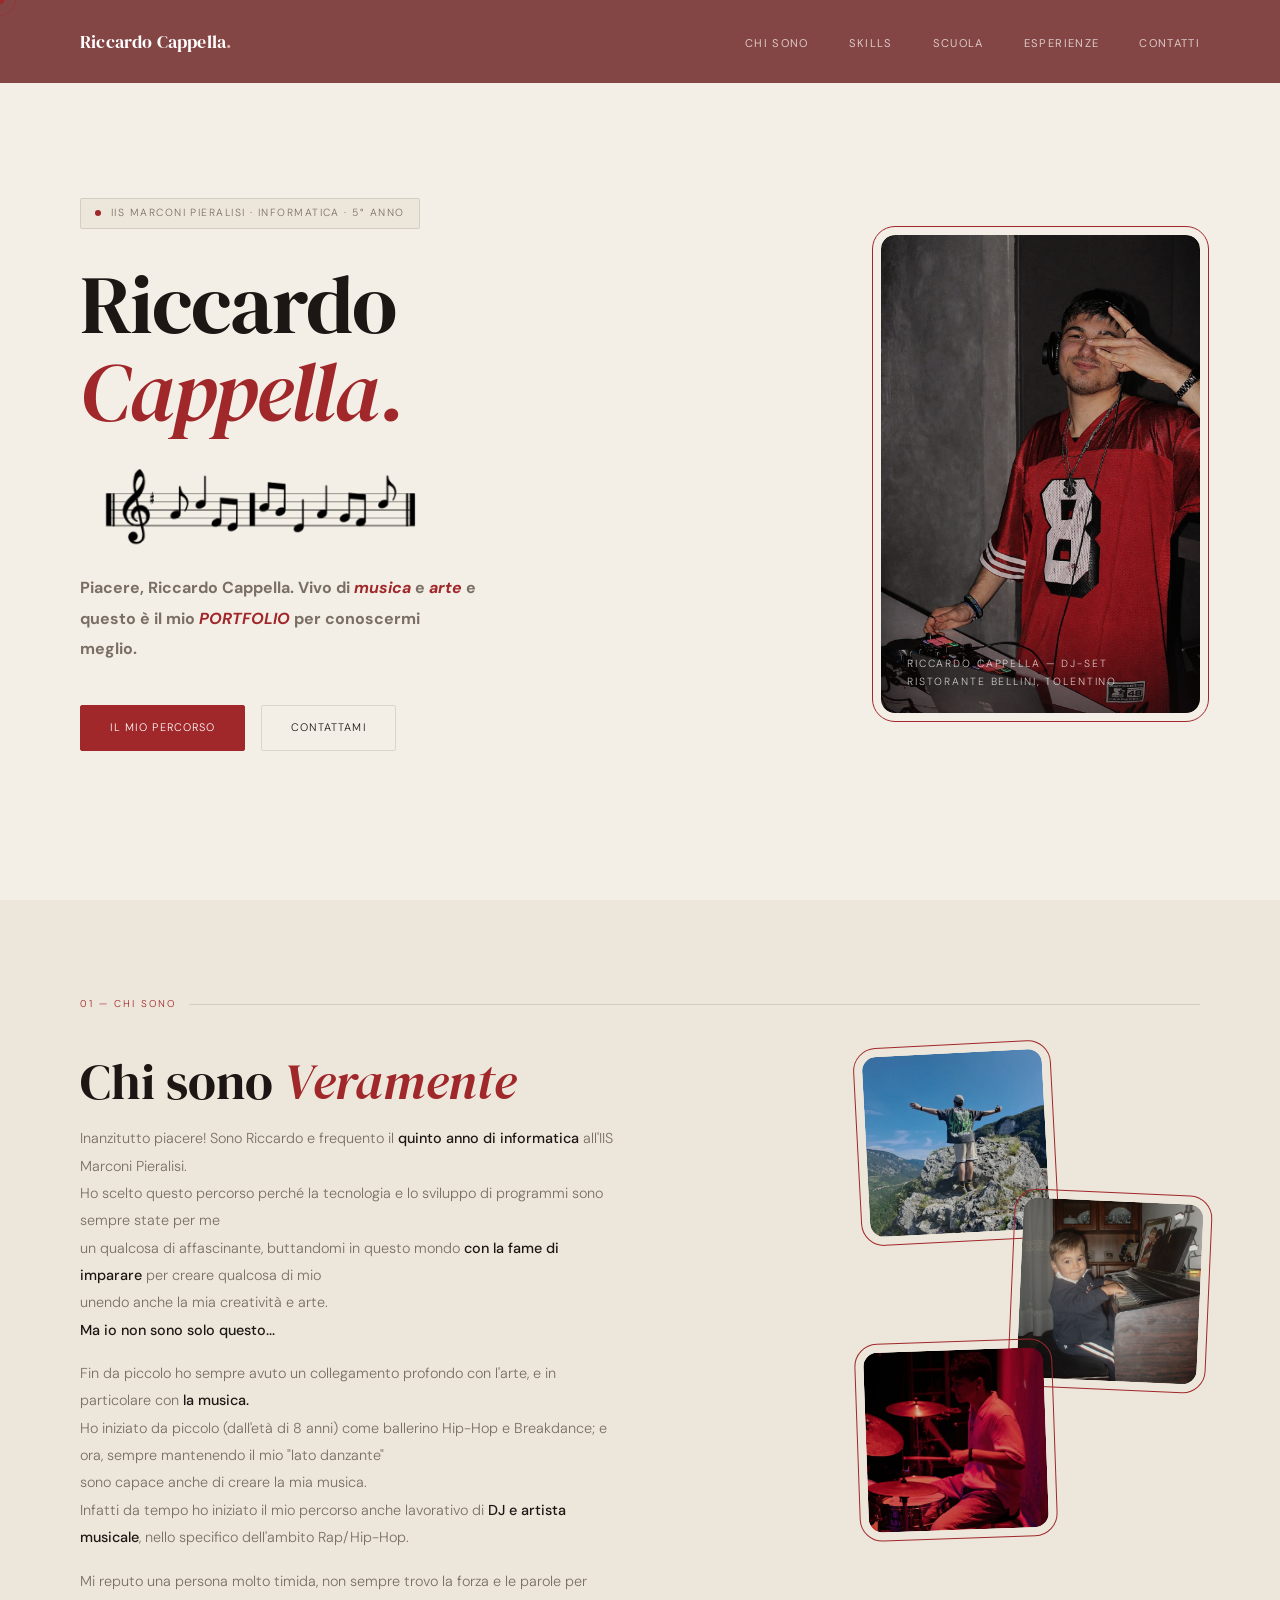
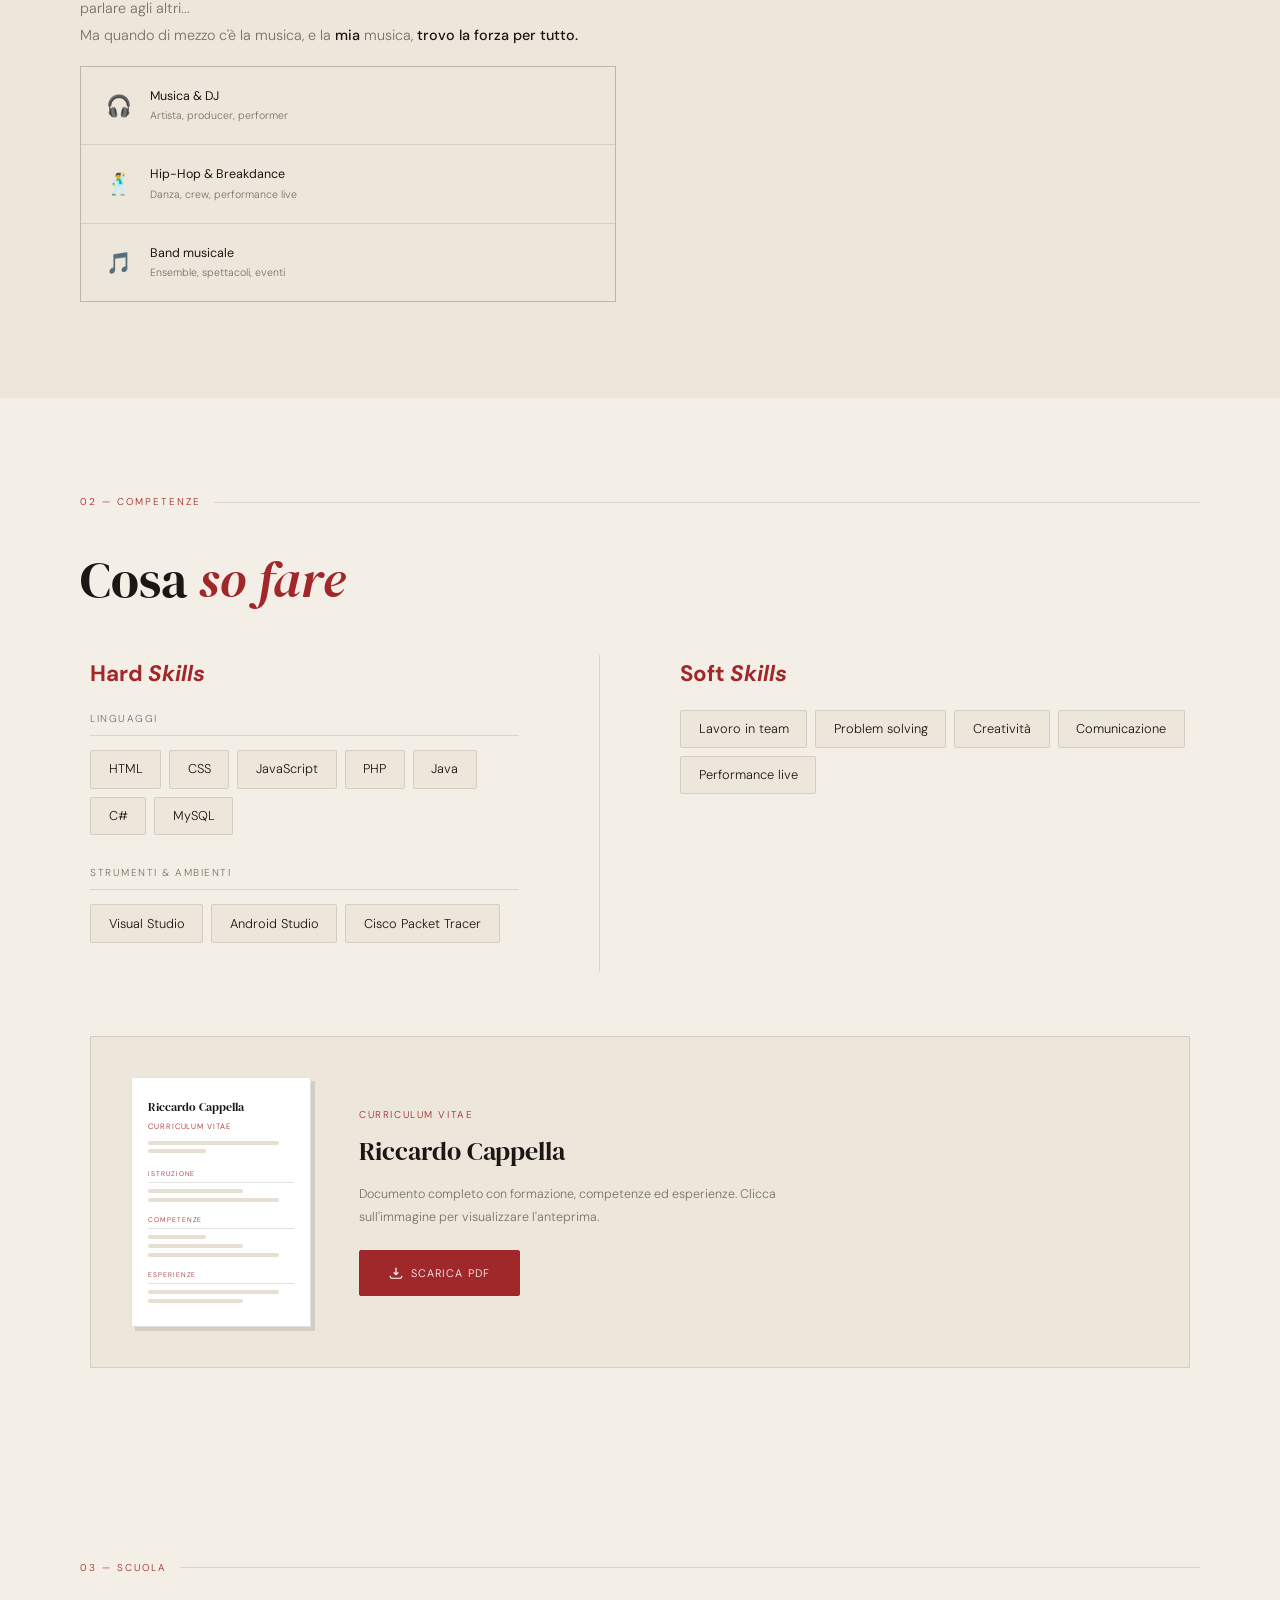
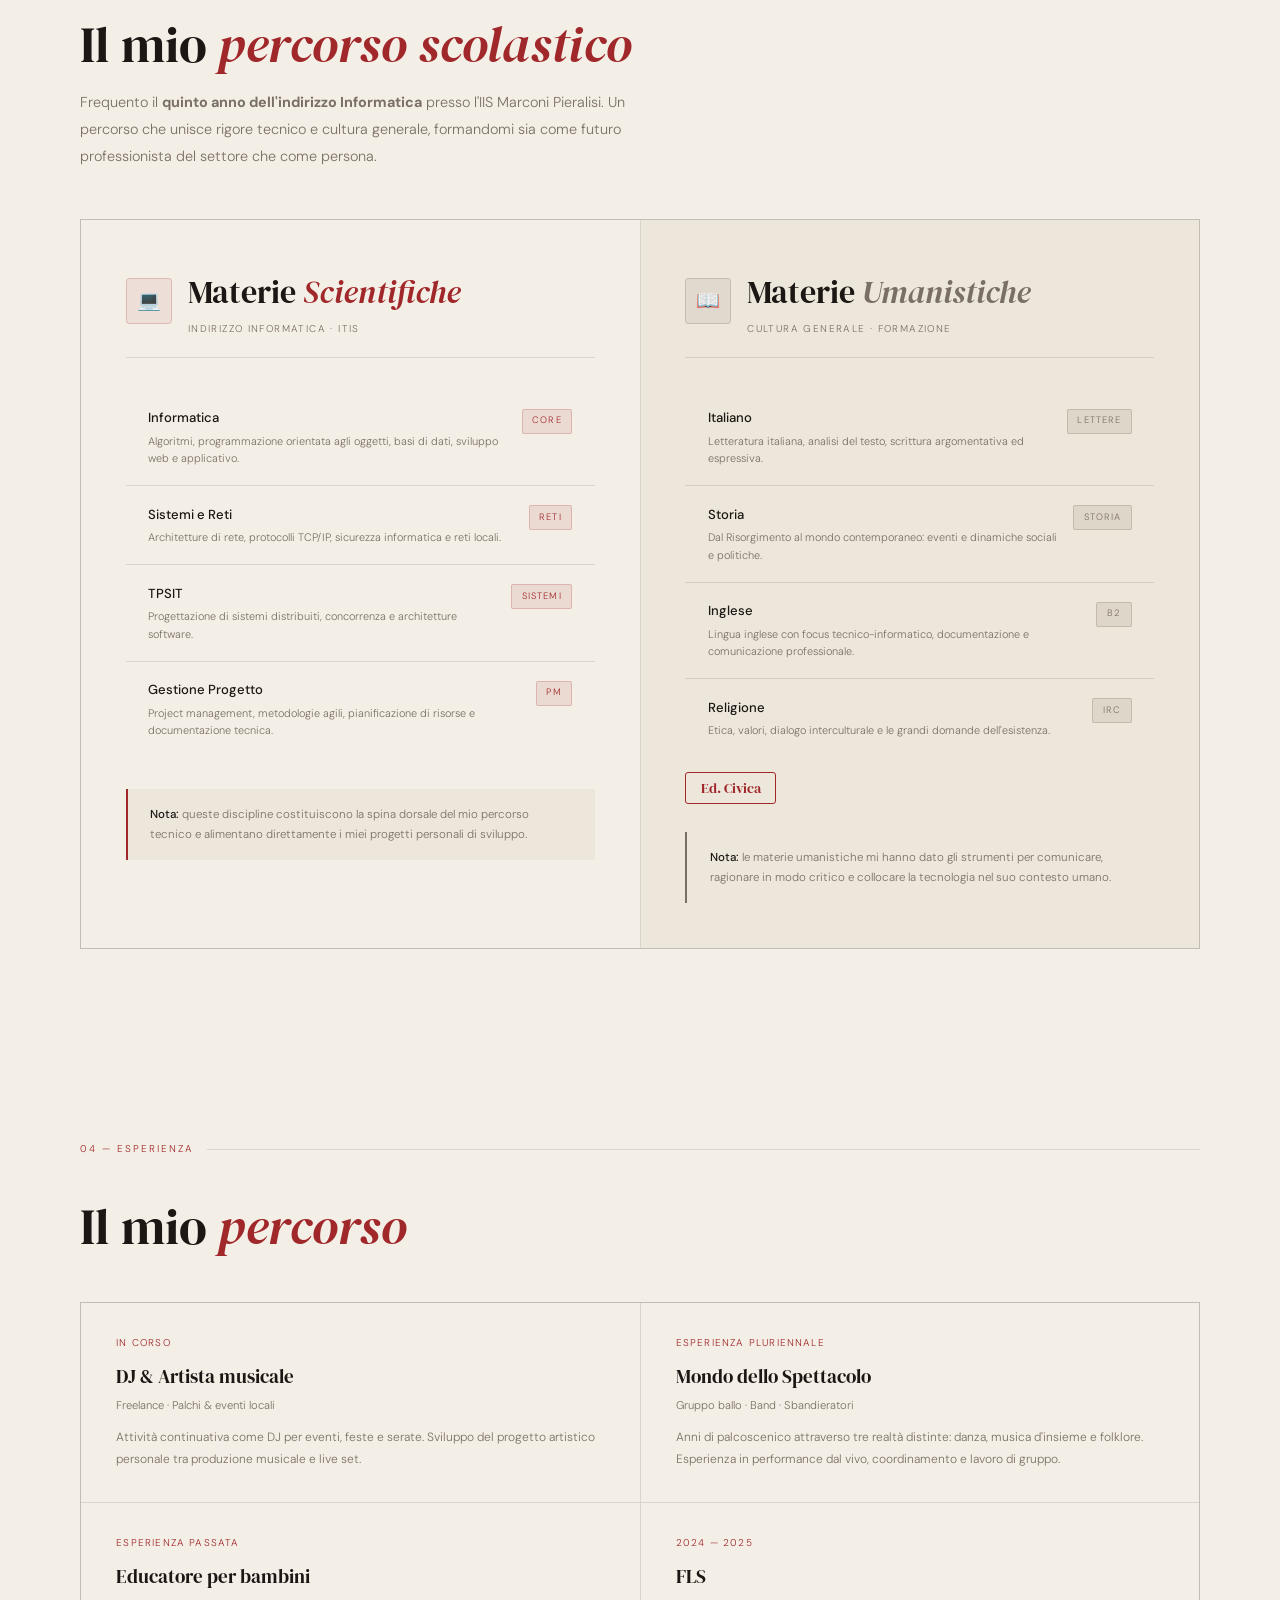
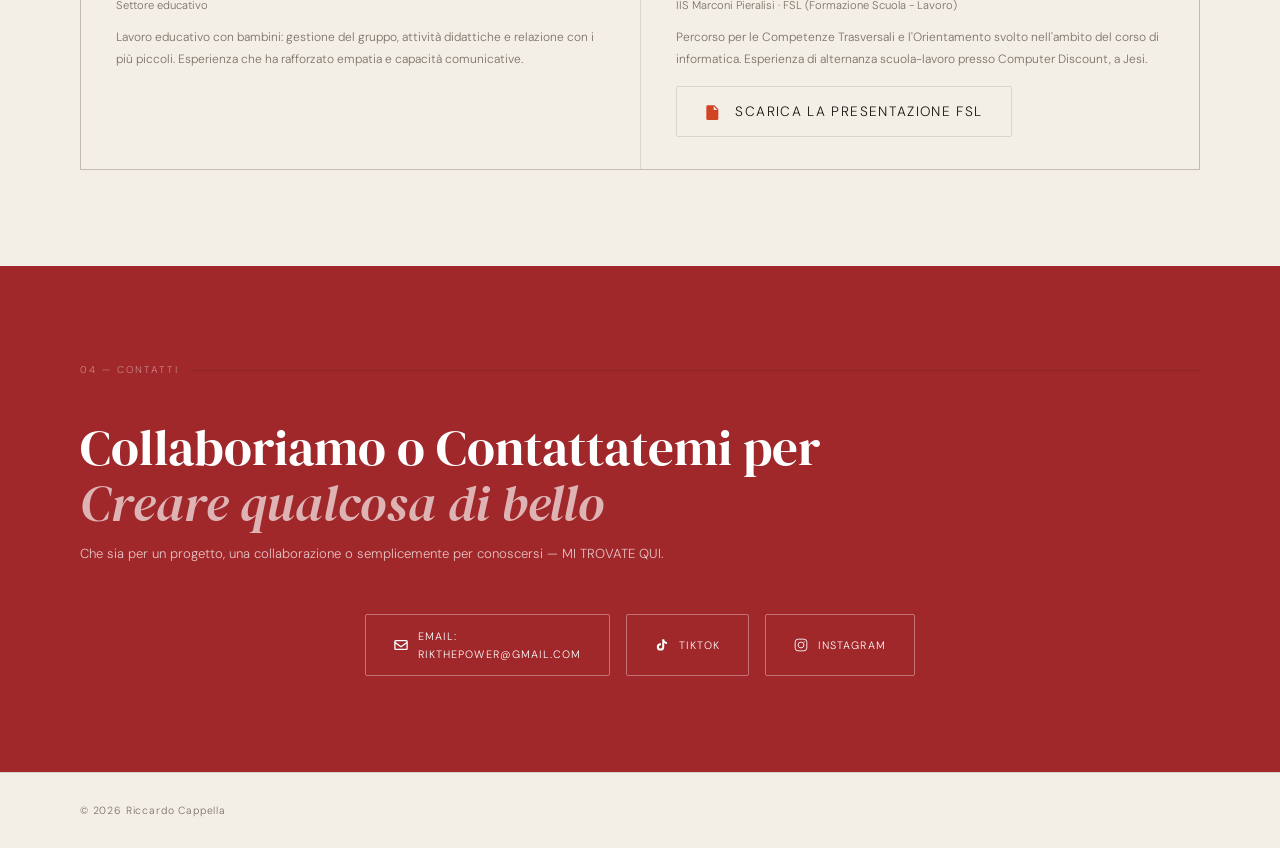
==== index.html @ d05f9fa2 "Refine subject details and descriptions in index.html Updated subject descriptions and added details" ====
<!DOCTYPE html>
<html lang="it">
<head>
  <meta charset="UTF-8"/>
  <meta name="viewport" content="width=device-width, initial-scale=1.0"/>
  <title>Riccardo Cappella</title>
  <link rel="preconnect" href="https://fonts.googleapis.com">
  <link rel="preconnect" href="https://fonts.gstatic.com" crossorigin>
  <link href="https://fonts.googleapis.com/css2?family=DM+Serif+Display:ital@0;1&family=DM+Sans:wght@300;400;500&display=swap" rel="stylesheet">

  <link rel="stylesheet" href="style_portfolio.css">
</head>
<body>

<div id="cur"></div>
<div id="cur-ring"></div>

<!-- Nav -->
<nav id="nav">
  <div class="nav-logo">Riccardo Cappella<span>.</span></div>
  <ul class="nav-links">
    <li><a href="#about">Chi Sono</a></li>
    <li><a href="#skills">Skills</a></li>
    <li><a href="#school">Scuola</a></li>
    <li><a href="#experience">Esperienze</a></li>
    <li><a href="#contact">Contatti</a></li>
  </ul>
</nav>

<!-- Hero -->
<section id="hero">
  <div class="hero-left">
    <div class="hero-badge">IIS Marconi Pieralisi &middot; Informatica &middot; 5° anno</div>    
    <h1>Riccardo<br><em>Cappella.</em></h1>    
    <p class="hero-desc">
    <img class="hero-music" src="spartito-musicale.png" alt="note musicali">

      <strong>Piacere, Riccardo Cappella. Vivo di <em style="color:var(--red)">musica</em> e <em style="color:var(--red)">arte</em> e questo è il mio <em style="color:var(--red)">PORTFOLIO</em> per conoscermi meglio.</strong>
    </p>
    <div class="hero-ctas">
      <a href="#experience" class="btn btn-primary">Il mio percorso</a>
      <a href="#contact" class="btn btn-outline">Contattami</a>
    </div>
  </div>
  <div class="hero-right">
    <img class="hero-photo" src="FotoTitolo.jpeg">
    <div class="hero-photo-overlay">
      <div class="hero-photo-tag">Riccardo Cappella — DJ-Set Ristorante Bellini, Tolentino</div>
    </div>
  </div>
</section>

<!-- About -->
<section id="about">
  <div class="sec-label reveal">01 — Chi sono</div>
  <div class="about-inner">
    <div class="about-text reveal">
      <h2>Chi sono <em>Veramente</em></h2>
      <p>
        Inanzitutto piacere! 
        Sono Riccardo e frequento il <strong>quinto anno di informatica</strong> all'IIS Marconi Pieralisi.<br>
        Ho scelto questo percorso perché la tecnologia e lo sviluppo di programmi sono sempre state per me<br>
        un qualcosa di affascinante, buttandomi in questo mondo <strong>con la fame di imparare</strong> per creare qualcosa di mio<br>
        unendo anche la mia creatività e arte.<br>
        <strong>Ma io non sono solo questo...</strong>
      </p>
      <p>
        Fin da piccolo ho sempre avuto un collegamento profondo con l'arte, e in particolare con <strong>la musica.</strong><br>
        Ho iniziato da piccolo (dall'età di 8 anni) come ballerino Hip-Hop e Breakdance; e ora, sempre mantenendo il mio <italic>"lato danzante"</italic><br>
        sono capace anche di creare la mia musica.<br>
        Infatti da tempo ho iniziato il mio percorso anche lavorativo di <strong>DJ e artista musicale</strong>, nello specifico dell'ambito Rap/Hip-Hop.<br>
      </p>
      <p>
        Mi reputo una persona molto timida, non sempre trovo la forza e le parole per parlare agli altri...<br>
        Ma quando di mezzo c'è la musica, e la <strong>mia</strong> musica, <strong>trovo la forza per tutto.</strong>
      </p>
      <div class="passions reveal">
      <div class="passion-item">
        <div class="passion-icon">🎧</div>
        <div>
          <div class="passion-label">Musica &amp; DJ</div>
          <div class="passion-sub">Artista, producer, performer</div>
        </div>
      </div>
      <div class="passion-item">
        <div class="passion-icon">🕺</div>
        <div>
          <div class="passion-label">Hip-Hop &amp; Breakdance</div>
          <div class="passion-sub">Danza, crew, performance live</div>
        </div>
      </div>
      <div class="passion-item">
        <div class="passion-icon">🎵</div>
        <div>
          <div class="passion-label">Band musicale</div>
          <div class="passion-sub">Ensemble, spettacoli, eventi</div>
        </div>
      </div>
    </div>
  </div>
          
    <div class="about-photos reveal"style="align-self: start;">
      <div class="about-photo-wrap" style="transform: rotate(-3deg);">
        <img src="Foto1.webp" alt="Foto 1" class="about-photo">
      </div>
      <div class="about-photo-wrap" style="transform: rotate(2.5deg);">
        <img src="Foto2.webp" alt="Foto 2" class="about-photo">
      </div>
      <div class="about-photo-wrap" style="transform: rotate(-2deg);">
        <img src="Foto3.webp" alt="Foto 3" class="about-photo">
      </div>
    </div>
  </div> 
  </div>
    
</section>

<!-- Skills -->
<section id="skills">
  <div class="sec-label reveal">02 — Competenze</div>
  <div class="skills-layout">
  <div class="reveal">
    <h2 class="reveal">Cosa <em>so fare</em></h2>
  </div>
  <div class="skills-grid reveal">

  <!-- HARD SKILLS -->
  <div>
    <h3 style="font-size:1.4rem; margin-bottom:1rem; color:var(--red);">Hard <em>Skills</em></h3>
    <div class="skill-group">
      <div class="skill-group-title">Linguaggi</div>
      <div class="skill-tags">
        <span class="stag">HTML</span>
        <span class="stag">CSS</span>
        <span class="stag">JavaScript</span>
        <span class="stag">PHP</span>
        <span class="stag">Java</span>
        <span class="stag">C#</span>
        <span class="stag">MySQL</span>
      </div>
    </div>
    <div class="skill-group">
      <div class="skill-group-title">Strumenti &amp; Ambienti</div>
      <div class="skill-tags">
        <span class="stag">Visual Studio</span>
        <span class="stag">Android Studio</span>
        <span class="stag">Cisco Packet Tracer</span>
      </div>
    </div>
  </div>

  <!-- SOFT SKILLS -->
  <div>
    <h3 style="font-size:1.4rem; margin-bottom:1rem; color:var(--red);">Soft <em>Skills</em></h3>
    <div class="skill-group">
      <div class="skill-tags">
        <span class="stag">Lavoro in team</span>
        <span class="stag">Problem solving</span>
        <span class="stag">Creatività</span>
        <span class="stag">Comunicazione</span>
        <span class="stag">Performance live</span>
      </div>
    </div>
  </div>

</div>

<!-- CV Download -->
<div class="cv-block reveal">
  <div class="cv-preview-wrap" onclick="window.location.href='CV - Riccardo Cappella.pdf'" title="Scarica il CV">
    <div class="cv-preview-inner">
      <div class="cv-mock-header">
        <div class="cv-mock-name">Riccardo Cappella</div>
        <div class="cv-mock-sub">Curriculum Vitae</div>
        <div class="cv-mock-line long"></div>
        <div class="cv-mock-line short"></div>
      </div>
      <div class="cv-mock-section">
        <div class="cv-mock-label">Istruzione</div>
        <div class="cv-mock-line med"></div>
        <div class="cv-mock-line long"></div>
      </div>
      <div class="cv-mock-section">
        <div class="cv-mock-label">Competenze</div>
        <div class="cv-mock-line short"></div>
        <div class="cv-mock-line med"></div>
        <div class="cv-mock-line long"></div>
      </div>
      <div class="cv-mock-section">
        <div class="cv-mock-label">Esperienze</div>
        <div class="cv-mock-line long"></div>
        <div class="cv-mock-line med"></div>
      </div>
    </div>
    <div class="cv-hover-overlay">
      <svg width="28" height="28" viewBox="0 0 24 24" fill="none" stroke="currentColor" stroke-width="1.5">
        <path d="M12 15V3m0 12l-4-4m4 4l4-4"/>
        <path d="M2 17l.621 2.485A2 2 0 0 0 4.561 21h14.878a2 2 0 0 0 1.94-1.515L22 17"/>
      </svg>
      <span>Apri CV</span>
    </div>
  </div>
  <div class="cv-info">
    <div class="cv-info-label">Curriculum Vitae</div>
    <div class="cv-info-name">Riccardo Cappella</div>
    <div class="cv-info-desc">Documento completo con formazione, competenze ed esperienze. Clicca sull'immagine per visualizzare l'anteprima.</div>
    <a href="CV - Riccardo Cappella.pdf" download class="btn btn-primary" style="margin-top:1.4rem; width:fit-content;">
      <svg width="14" height="14" viewBox="0 0 24 24" fill="none" stroke="currentColor" stroke-width="2">
        <path d="M12 15V3m0 12l-4-4m4 4l4-4"/>
        <path d="M2 17l.621 2.485A2 2 0 0 0 4.561 21h14.878a2 2 0 0 0 1.94-1.515L22 17"/>
      </svg>
      Scarica PDF
    </a>
  </div>
</div>
</section>

<!-- School -->
<section id="school">
  <div class="sec-label reveal">03 — Scuola</div>
  <h2 class="reveal">Il mio <em>percorso scolastico</em></h2>
  <p class="school-intro reveal">
    Frequento il <strong>quinto anno dell'indirizzo Informatica</strong> presso l'IIS Marconi Pieralisi.
    Un percorso che unisce rigore tecnico e cultura generale, formandomi sia come futuro professionista del settore che come persona.
  </p>
  <div class="school-columns reveal">

    <!-- MATERIE SCIENTIFICHE -->
    <div class="school-col">
      <div class="school-col-header">
        <div class="school-col-icon">💻</div>
        <div>
          <div class="school-col-title">Materie <em>Scientifiche</em></div>
          <div class="school-col-subtitle">Indirizzo Informatica · ITIS</div>
        </div>
      </div>
      <div class="school-subject-list">

  <div class="school-subject">
    <div class="subject-info">
      <div class="subject-name">Informatica</div>
      <div class="subject-desc">Algoritmi, programmazione orientata agli oggetti, basi di dati, sviluppo web e applicativo.</div>
      <div class="subject-details">
        <ul>
          <li>Java &amp; OOP</li><li>PHP &amp; MySQL</li><li>HTML/CSS/JS</li>
          <li>Basi di dati relazionali</li><li>Algoritmi e strutture dati</li><li>Android Studio</li>
        </ul>
      </div>
    </div>
    <span class="subject-badge badge-tech">Core</span>
  </div>

  <div class="school-subject">
    <div class="subject-info">
      <div class="subject-name">Sistemi e Reti</div>
      <div class="subject-desc">Architetture di rete, protocolli TCP/IP, sicurezza informatica e reti locali.</div>
      <div class="subject-details">
        <ul>
          <li>Modello OSI &amp; TCP/IP</li><li>Routing &amp; Switching</li><li>Cisco Packet Tracer</li>
          <li>Firewall &amp; VPN</li><li>Sicurezza informatica</li><li>Reti LAN/WAN</li>
        </ul>
      </div>
    </div>
    <span class="subject-badge badge-tech">Reti</span>
  </div>

  <div class="school-subject">
    <div class="subject-info">
      <div class="subject-name">TPSIT</div>
      <div class="subject-desc">Progettazione di sistemi distribuiti, concorrenza e architetture software.</div>
      <div class="subject-details">
        <ul>
          <li>Sistemi distribuiti</li><li>Programmazione concorrente</li><li>Socket &amp; Thread</li>
          <li>Architetture client-server</li><li>Web Services</li><li>XML &amp; JSON</li>
        </ul>
      </div>
    </div>
    <span class="subject-badge badge-tech">Sistemi</span>
  </div>

  <div class="school-subject">
    <div class="subject-info">
      <div class="subject-name">Gestione Progetto</div>
      <div class="subject-desc">Project management, metodologie agili, pianificazione di risorse e documentazione tecnica.</div>
      <div class="subject-details">
        <ul>
          <li>Metodologia Agile</li><li>Diagrammi di Gantt</li><li>UML</li>
          <li>Analisi dei rischi</li><li>Documentazione tecnica</li><li>Team working</li>
        </ul>
      </div>
    </div>
    <span class="subject-badge badge-tech">PM</span>
  </div>

      </div>
      <div class="school-note">
        <strong>Nota:</strong> queste discipline costituiscono la spina dorsale del mio percorso tecnico e alimentano direttamente i miei progetti personali di sviluppo.
      </div>
    </div>

    <!-- MATERIE UMANISTICHE -->
    <div class="school-col" style="background: var(--bg2);">
      <div class="school-col-header">
        <div class="school-col-icon" style="background: rgba(90,70,50,0.08); border-color: rgba(90,70,50,0.2);">📖</div>
        <div>
          <div class="school-col-title">Materie <em style="color: var(--muted);">Umanistiche</em></div>
          <div class="school-col-subtitle">Cultura generale · Formazione</div>
        </div>
      </div>
<div class="school-subject-list">

  <div class="school-subject" style="background: var(--bg2);">
    <div class="subject-info">
      <div class="subject-name">Italiano</div>
      <div class="subject-desc">Letteratura italiana, analisi del testo, scrittura argomentativa ed espressiva.</div>
      <div class="subject-details">
        <ul>
          <li>Leopardi</li><li>Manzoni</li><li>Verga &amp; Verismo</li>
          <li>D'Annunzio</li><li>Pirandello</li><li>Svevo</li><li>Montale</li>
        </ul>
      </div>
    </div>
    <span class="subject-badge badge-hum">Lettere</span>
  </div>

  <div class="school-subject" style="background: var(--bg2);">
    <div class="subject-info">
      <div class="subject-name">Storia</div>
      <div class="subject-desc">Dal Risorgimento al mondo contemporaneo: eventi e dinamiche sociali e politiche.</div>
      <div class="subject-details">
        <ul>
          <li>Belle Époque</li><li>Prima Guerra Mondiale</li><li>Fascismo &amp; Nazismo</li>
          <li>Seconda Guerra Mondiale</li><li>Guerra Fredda</li><li>Italia Repubblicana</li>
        </ul>
      </div>
    </div>
    <span class="subject-badge badge-hum">Storia</span>
  </div>

  <div class="school-subject" style="background: var(--bg2);">
    <div class="subject-info">
      <div class="subject-name">Inglese</div>
      <div class="subject-desc">Lingua inglese con focus tecnico-informatico, documentazione e comunicazione professionale.</div>
      <div class="subject-details">
        <ul>
          <li>Technical English</li><li>Comprensione documentazione</li><li>Scrittura professionale</li>
          <li>Letteratura anglofona</li><li>Livello B2</li>
        </ul>
      </div>
    </div>
    <span class="subject-badge badge-hum">B2</span>
  </div>

  <div class="school-subject" style="background: var(--bg2);">
    <div class="subject-info">
      <div class="subject-name">Religione</div>
      <div class="subject-desc">Etica, valori, dialogo interculturale e le grandi domande dell'esistenza.</div>
      <div class="subject-details">
        <ul>
          <li>Etica e morale</li><li>Dialogo interreligioso</li><li>Bioetica</li>
          <li>Dottrina sociale</li><li>Confronto culturale</li>
        </ul>
      </div>
    </div>
    <span class="subject-badge badge-hum">IRC</span>
  </div>

</div>

      <div style="text-align:left; margin: 1rem 0;">
        <a href="ed_civica.html" target="_blank" style="
          font-family: 'DM Serif Display', serif;
          font-size: .85rem;
          color: var(--red);
          border: 1.5px solid var(--red);
          padding: .35rem .9rem;
          border-radius: 3px;
          text-decoration: none;
          transition: background .2s, color .2s;
        "
        onmouseover="this.style.background='var(--red)';this.style.color='#fff'"
        onmouseout="this.style.background='transparent';this.style.color='var(--red)'">
          Ed. Civica
        </a>
      </div>

      <div class="school-note" style="border-left-color: var(--muted);">
        <strong>Nota:</strong> le materie umanistiche mi hanno dato gli strumenti per comunicare, ragionare in modo critico e collocare la tecnologia nel suo contesto umano.
      </div>
    </div>

  </div>
</section>

<!-- Experience -->
<section id="experience">
  <div class="sec-label reveal">04 — Esperienza</div>
  <h2 class="reveal">Il mio <em>percorso</em></h2>
  <div class="exp-grid">

    <div class="exp-card reveal">
      <div class="exp-date">In corso</div>
      <h3>DJ &amp; Artista musicale</h3>
      <div class="exp-where">Freelance · Palchi &amp; eventi locali</div>
      <p class="exp-desc">
        Attività continuativa come DJ per eventi, feste e serate.
        Sviluppo del progetto artistico personale tra produzione musicale e live set.
      </p>
    </div>

    <div class="exp-card reveal">
      <div class="exp-date">Esperienza pluriennale</div>
      <h3>Mondo dello Spettacolo</h3>
      <div class="exp-where">Gruppo ballo · Band · Sbandieratori</div>
      <p class="exp-desc">
        Anni di palcoscenico attraverso tre realtà distinte:
        danza, musica d'insieme e folklore. Esperienza in performance dal vivo,
        coordinamento e lavoro di gruppo.
      </p>
    </div>

    <div class="exp-card reveal">
      <div class="exp-date">Esperienza passata</div>
      <h3>Educatore per bambini</h3>
      <div class="exp-where">Settore educativo</div>
      <p class="exp-desc">
        Lavoro educativo con bambini: gestione del gruppo, attività didattiche
        e relazione con i più piccoli. Esperienza che ha rafforzato empatia
        e capacità comunicative.
      </p>
    </div>

    <div class="exp-card reveal">
      <div class="exp-date">2024 — 2025</div>
      <h3>FLS</h3>
      <div class="exp-where">IIS Marconi Pieralisi · FSL (Formazione Scuola - Lavoro)</div>
      <p class="exp-desc">
        Percorso per le Competenze Trasversali e l'Orientamento svolto
        nell'ambito del corso di informatica. 
        Esperienza di alternanza scuola-lavoro presso Computer Discount, a Jesi.
      </p>
      <a href="CR_Power Point PCTO.pptx" download class="btn btn-outline" style="margin-top:1rem; font-size:.85rem;">
        <svg width="16" height="16" viewBox="0 0 24 24" fill="#D04423" style="vertical-align:middle; margin-right:6px;">
        <path d="M4 2h10l6 6v14a2 2 0 0 1-2 2H4a2 2 0 0 1-2-2V4a2 2 0 0 1 2-2zm9 1.5V9h5.5L13 3.5zM8 12h4c1.66 0 3 1.34 3 3s-1.34 3-3 3h-2v2H8v-8zm2 4h2c.55 0 1-.45 1-1s-.45-1-1-1h-2v2z"/>
        </svg>
        Scarica la presentazione FSL
      </a>
    </div>

  </div>
</section>

<!-- Contact -->
<section id="contact">
  <div class="sec-label reveal" style="color:rgba(255,255,255,.45)">04 — Contatti</div>
  <h2 class="reveal">Collaboriamo o Contattatemi per <br><em>Creare qualcosa di bello</em></h2>
  <p class="lead reveal">
    Che sia per un progetto, una collaborazione o semplicemente per conoscersi — MI TROVATE QUI.
  </p>
  <div class="contact-links reveal">
    <a class="clink">
      <svg width="14" height="14" viewBox="0 0 16 16" fill="none" stroke="currentColor" stroke-width="1.5">
        <rect x="1" y="3" width="14" height="10" rx="1"/>
        <path d="M1 5l7 5 7-5"/>
      </svg>
      Email:<br>
      rikthepower@gmail.com
      </a>
      <a href="https://tiktok.com/@tuousername" target="_blank" class="clink">
      <svg width="14" height="14" viewBox="0 0 24 24" fill="currentColor">
        <path d="M19.59 6.69a4.83 4.83 0 0 1-3.77-4.25V2h-3.45v13.67a2.89 2.89 0 0 1-2.88 2.5 2.89 2.89 0 0 1-2.89-2.89 2.89 2.89 0 0 1 2.89-2.89c.28 0 .54.04.79.1V9.01a6.33 6.33 0 0 0-.79-.05 6.34 6.34 0 0 0-6.34 6.34 6.34 6.34 0 0 0 6.34 6.34 6.34 6.34 0 0 0 6.33-6.34V8.69a8.18 8.18 0 0 0 4.78 1.52V6.76a4.85 4.85 0 0 1-1.01-.07z"/>
        </svg>
          TikTok
        </a>
    <a href="https://www.instagram.com/fulmine.mp3?utm_source=ig_web_button_share_sheet&igsh=ZDNlZDc0MzIxNw==" target="_blank" class="clink">
      <svg width="14" height="14" viewBox="0 0 24 24" fill="none" stroke="currentColor" stroke-width="1.5">
        <rect x="2" y="2" width="20" height="20" rx="5"/>
        <circle cx="12" cy="12" r="5"/>
        <circle cx="17.5" cy="6.5" r="1" fill="currentColor" stroke="none"/>
      </svg>
      Instagram
    </a>
  </div>
</section>

<footer>
  <span>© 2026 Riccardo Cappella</span>
</footer>
  
<script src="script.js"></script>
</body>
</html>
---- style_portfolio.css ----
*, *::before, *::after { box-sizing: border-box; margin: 0; padding: 0; }

:root {
  --bg:      #f4efe6;
  --bg2:     #ede7db;
  --bg3:     #e6dfd2;
  --red:     #a0272a;
  --red-dim: rgba(160,39,42,0.08);
  --ink:     #1c1714;
  --muted:   #7a6f65;
  --border:  rgba(28,23,20,0.12);
}

html { scroll-behavior: smooth; }

body {
  background: var(--bg);
  color: var(--ink);
  font-family: 'DM Sans', sans-serif;
  font-weight: 300;
  line-height: 1.7;
  overflow-x: hidden;
  cursor: none;
}

/* ── Custom cursor ── */
#cur {
  position: fixed;
  width: 8px; height: 8px;
  background: var(--red);
  border-radius: 50%;
  pointer-events: none;
  z-index: 9999;
  transform: translate(-50%,-50%);
  transition: transform .12s ease;
}
#cur-ring {
  position: fixed;
  width: 32px; height: 32px;
  border: 1.5px solid var(--red);
  border-radius: 50%;
  pointer-events: none;
  z-index: 9998;
  transform: translate(-50%,-50%);
  opacity: .35;
  transition: width .2s, height .2s, opacity .2s;
}

/* ── Nav ── */
nav {
  position: fixed; top: 0; left: 0; right: 0;
  z-index: 200;
  display: flex; justify-content: space-between; align-items: center;
  padding: 1.6rem 5rem;
  background: rgba(100,22,24,.78);
  backdrop-filter: blur(10px);
  border-bottom: 1px solid transparent;
  transition: border-color .3s;
}
nav.scrolled { border-color: rgba(255,255,255,.1); }
.nav-logo {
  font-family: 'DM Serif Display', serif;
  font-size: 1.15rem;
  letter-spacing: .01em;
  color: #fff;
}
.nav-logo span { color: rgba(255,200,200,.8); }
.nav-links { list-style: none; display: flex; gap: 2.5rem; }
.nav-links a {
  color: rgba(255,255,255,.7);
  text-decoration: none;
  font-size: .7rem;
  font-weight: 400;
  letter-spacing: .12em;
  text-transform: uppercase;
  transition: color .2s;
}
.nav-links a:hover { color: #fff; }

/* ── Hero ── */
#hero {
  min-height: 100vh;
  display: grid;
  grid-template-columns: 1.0fr 0.4fr;
  align-items: center;
  padding: 8rem 5rem 5rem;
  gap: 0.3rem;
}
.hero-left { animation: slideUp .9s .1s both; }
.hero-badge {
  display: inline-flex; align-items: center; gap: .6rem;
  padding: .35rem .9rem;
  border: 1px solid var(--border);
  background: var(--bg2);
  font-size: .65rem;
  letter-spacing: .14em;
  text-transform: uppercase;
  color: var(--muted);
  margin-bottom: 2rem;
  border-radius: 2px;
}
.hero-badge::before {
  content: '';
  width: 6px; height: 6px;
  background: var(--red);
  border-radius: 50%;
}
h1 {
  font-family: 'DM Serif Display', serif;
  font-size: clamp(3rem, 6.5vw, 6rem);
  font-weight: 400;
  line-height: 1.05;
  letter-spacing: -.02em;
  margin-bottom: 1.5rem;
}
h1 em { font-style: italic; color: var(--red); }
.hero-desc {
  color: var(--muted);
  font-size: 1rem;
  max-width: 400px;
  line-height: 1.9;
  margin-bottom: 2.5rem;
}
.hero-ctas { display: flex; gap: 1rem; flex-wrap: wrap; }
.btn {
  display: inline-flex; align-items: center; gap: .5rem;
  font-size: .68rem;
  font-family: 'DM Sans', sans-serif;
  letter-spacing: .1em;
  text-transform: uppercase;
  text-decoration: none;
  padding: .8rem 1.8rem;
  border-radius: 2px;
  transition: all .22s;
  cursor: none;
}
.btn-primary { background: var(--red); color: #fff; border: 1.5px solid var(--red); }
.btn-primary:hover { background: transparent; color: var(--red); }
.btn-outline { border: 1.5px solid var(--border); color: var(--ink); }
.btn-outline:hover { border-color: var(--red); color: var(--red); }

.hero-right {
  animation: fadeIn .9s .3s both;
  transform: rotate(0deg);
  border-radius: 14px;
  overflow: hidden;
  position: relative;
  outline: 1.5px solid var(--red);
  outline-offset: 8px;
}
.hero-right {
  animation: fadeIn .9s .3s both;
  border-radius: 14px;
  overflow: hidden;
  position: relative;
  outline: 1.5px solid var(--red);
  outline-offset: 8px;
  transition: transform .3s ease, box-shadow .4s ease, outline .4s ease;
}
.hero-right:hover {
  box-shadow: 0 0 25px 8px rgba(160, 39, 42, 0.55);
  outline: 6px solid var(--red);
  transform: rotate(2deg);
}
.hero-photo {
  width: 100%;
  height: 100%;
  min-height: unset;
  max-height: unset;
  object-fit: contain;
  object-position: center center;
  display: block;
  border-radius: 14px;
  filter: grayscale(15%) brightness(85%);
  transition: filter .4s;
}
.hero-photo:hover { filter: grayscale(0%) brightness(110%); }
.hero-photo-overlay {
  position: absolute;
  bottom: 0; left: 0; right: 0;
  background: linear-gradient(transparent, rgba(20,10,10,0.55));
  padding: 2rem 1.6rem 1.4rem;
  border-radius: 0 0 4px 4px;
}
.hero-photo-tag {
  font-size: .65rem;
  letter-spacing: .18em;
  text-transform: uppercase;
  color: rgba(255,255,255,0.75);
}
.hero-music {
  width: 90%;
  opacity: 1;
  margin: 0.6rem 0;
  pointer-events: none;
}

/* ── Shared section ── */
section { padding: 6rem 5rem; }
h2 {
  font-family: 'DM Serif Display', serif;
  font-size: clamp(2rem, 4vw, 3.4rem);
  font-weight: 400;
  line-height: 1.1;
  margin-bottom: 1rem;
}
h2 em { font-style: italic; color: var(--red); }
.sec-label {
  font-size: .62rem;
  letter-spacing: .2em;
  text-transform: uppercase;
  color: var(--red);
  margin-bottom: 2.5rem;
  display: flex; align-items: center; gap: .8rem;
}
.sec-label::after { content:''; flex:1; height:1px; background: var(--border); }

/* ── About ── */
#about { background: var(--bg2); }
.about-inner {
  display: grid;
  grid-template-columns: 1.1fr 1fr;
  gap: 6rem; align-items: start;
}
.about-text p {
  color: var(--muted);
  font-size: .90rem;
  line-height: 1.9;
  margin-bottom: 1rem;
}
.about-text p strong { color: var(--ink); font-weight: 500; }
.passions {
  display: flex; flex-direction: column;
  gap: 1px;
  background: var(--border);
  border: 1px solid var(--border);
  max-width: 750px;
}
.passion-item {
  background: var(--bg2);
  padding: 1.2rem 1.5rem;
  display: flex; align-items: center; gap: 1rem;
  transition: background .2s;
}
.passion-item:hover { background: var(--red-dim); }
.passion-icon { font-size: 1.3rem; width: 1.8rem; text-align: center; flex-shrink: 0; }
.passion-label { font-size: .78rem; font-weight: 400; }
.passion-sub { font-size: .66rem; color: var(--muted); }

/* ── About Photos ── */
.about-photos {
  display: flex;
  flex-direction: column;
  gap: -1rem;
  align-items: center;
  position: relative;
}
.about-photo-wrap:nth-child(1) { align-self: center; }
.about-photo-wrap:nth-child(2) { align-self: flex-end; margin-top: -2rem; }
.about-photo-wrap:nth-child(3) { align-self: center; margin-top: -2rem; }

.about-photo-wrap {
  border-radius: 14px;
  overflow: hidden;
  outline: 1.5px solid var(--red);
  outline-offset: 8px;
  transition: transform .3s ease, box-shadow .4s ease;
  width: 37%;
}
.about-photo-wrap:hover {
  box-shadow: 0 0 25px 8px rgba(160, 39, 42, 0.55);
  outline: 6px solid var(--red);
}
.about-photo-wrap:hover {
  transform: rotate(0deg) !important;
}
.about-photo {
  width: 100%;
  display: block;
  border-radius: 14px;
  object-fit: cover;
  filter: grayscale(15%) brightness(85%);
  transition: filter .4s;
}
.about-photo:hover { filter: grayscale(0%) brightness(110%); }

/* ── Skills ── */
#skills { background: var(--bg); }
.skills-layout {
  display: flex;
  flex-direction: column;
}

.skills-grid {
  display: grid;
  grid-template-columns: 1fr 1fr;
  gap: 5rem;
  align-items: start;
  max-width: 1100px;
  margin: 2rem auto 0;
  width: 100%;
}

.skills-grid > div:first-child {
  border-right: 1px solid var(--border);
  padding-right: 5rem;
}

.skill-group { margin-bottom: 1.8rem; }
.skill-group-title {
  font-size: .63rem;
  letter-spacing: .15em;
  text-transform: uppercase;
  color: var(--muted);
  margin-bottom: .9rem;
  padding-bottom: .5rem;
  border-bottom: 1px solid var(--border);
}
.skill-tags { display: flex; flex-wrap: wrap; gap: .5rem; }
.stag {
  font-size: .8rem;
  padding: .46rem 1.1rem;
  border: 1px solid var(--border);
  background: var(--bg2);
  color: var(--ink);
  border-radius: 2px;
  transition: all .2s;
}
.stag:hover { border-color: var(--red); color: var(--red); background: var(--red-dim); }
.skills-intro p { color: var(--muted); font-size: .82rem; line-height: 1.9; }


/* ── CV Block ── */
.cv-block {
  display: flex;
  align-items: center;
  gap: 3rem;
  margin-top: 4rem;
  padding: 2.5rem;
  border: 1px solid var(--border);
  background: var(--bg2);
  max-width: 1100px;
  width: 100%;
  margin-left: auto;
  margin-right: auto;
}

.cv-preview-wrap {
  position: relative;
  width: 180px;
  min-width: 180px;
  height: 250px;
  cursor: none;
  border: 1px solid var(--border);
  background: #fff;
  box-shadow: 4px 4px 0 var(--border);
  overflow: hidden;
  transition: box-shadow .25s, transform .25s;
  flex-shrink: 0;
}
.cv-preview-wrap:hover {
  box-shadow: 6px 6px 0 var(--red);
  transform: translate(-2px, -2px);
}

.cv-preview-inner {
  padding: 1.2rem 1rem;
  height: 100%;
}

.cv-mock-header { margin-bottom: .9rem; }
.cv-mock-name {
  font-family: 'DM Serif Display', serif;
  font-size: .75rem;
  color: var(--ink);
  margin-bottom: .15rem;
}
.cv-mock-sub {
  font-size: .48rem;
  letter-spacing: .12em;
  text-transform: uppercase;
  color: var(--red);
  margin-bottom: .5rem;
}
.cv-mock-line {
  height: 4px;
  background: var(--bg3);
  border-radius: 2px;
  margin-bottom: .3rem;
}
.cv-mock-line.long  { width: 90%; }
.cv-mock-line.med   { width: 65%; }
.cv-mock-line.short { width: 40%; }

.cv-mock-section { margin-top: .75rem; }
.cv-mock-label {
  font-size: .42rem;
  letter-spacing: .14em;
  text-transform: uppercase;
  color: var(--red);
  margin-bottom: .35rem;
  padding-bottom: .2rem;
  border-bottom: 1px solid var(--border);
}

.cv-hover-overlay {
  position: absolute;
  inset: 0;
  background: rgba(160, 39, 42, 0.88);
  display: flex;
  flex-direction: column;
  align-items: center;
  justify-content: center;
  gap: .5rem;
  color: #fff;
  font-size: .62rem;
  letter-spacing: .12em;
  text-transform: uppercase;
  opacity: 0;
  transition: opacity .25s;
}
.cv-preview-wrap:hover .cv-hover-overlay { opacity: 1; }

.cv-info { flex: 1; }
.cv-info-label {
  font-size: .62rem;
  letter-spacing: .16em;
  text-transform: uppercase;
  color: var(--red);
  margin-bottom: .4rem;
}
.cv-info-name {
  font-family: 'DM Serif Display', serif;
  font-size: 1.6rem;
  font-weight: 400;
  margin-bottom: .6rem;
}
.cv-info-desc {
  font-size: .78rem;
  color: var(--muted);
  line-height: 1.8;
  max-width: 420px;
}

@media (max-width: 768px) {
  .cv-block { flex-direction: column; align-items: flex-start; gap: 1.5rem; }
  .cv-preview-wrap { width: 100%; min-width: unset; height: 200px; }
}


/* ── School ── */
#school { background: var(--bg); }
.school-intro {
  color: var(--muted);
  font-size: .90rem;
  line-height: 1.9;
  max-width: 600px;
  margin-bottom: 3rem;
}
.school-columns {
  display: grid;
  grid-template-columns: 1fr 1fr;
  gap: 1px;
  background: var(--border);
  border: 1px solid var(--border);
}
.school-col {
  background: var(--bg);
  padding: 2.8rem;
}
.school-col-header {
  display: flex;
  align-items: center;
  gap: 1rem;
  margin-bottom: 2rem;
  padding-bottom: 1.2rem;
  border-bottom: 1px solid var(--border);
}
.school-col-icon {
  width: 46px; height: 46px;
  background: var(--red-dim);
  border: 1px solid rgba(160,39,42,0.2);
  border-radius: 4px;
  display: flex; align-items: center; justify-content: center;
  font-size: 1.2rem;
  flex-shrink: 0;
}
.school-col-title {
  font-family: 'DM Serif Display', serif;
  font-size: 2rem;
  font-weight: 400;
}
.school-col-title em { font-style: italic; color: var(--red); }
.school-col-subtitle {
  font-size: .62rem;
  letter-spacing: .14em;
  text-transform: uppercase;
  color: var(--muted);
  margin-top: .1rem;
}
.school-subject-list {
  display: flex;
  flex-direction: column;
  gap: 1px;
  background: var(--border);
}
.school-subject {
  background: var(--bg);
  padding: 1.1rem 1.4rem;
  display: flex;
  align-items: flex-start;
  gap: 1rem;
  transition: background .2s;
  position: relative;
  overflow: hidden;
}
.school-subject::before {
  content: '';
  position: absolute;
  left: 0; top: 0; bottom: 0;
  width: 3px;
  background: var(--red);
  transform: scaleY(0);
  transform-origin: bottom;
  transition: transform .25s ease;
}
.school-subject:hover { background: var(--red-dim); }
.school-subject:hover::before { transform: scaleY(1); }
.subject-info { flex: 1; }
.subject-name {
  font-size: .82rem;
  font-weight: 500;
  color: var(--ink);
  margin-bottom: .2rem;
}
.subject-desc {
  font-size: .68rem;
  color: var(--muted);
  line-height: 1.6;
}
.subject-badge {
  font-size: .58rem;
  letter-spacing: .12em;
  text-transform: uppercase;
  padding: .22rem .6rem;
  border-radius: 2px;
  white-space: nowrap;
  flex-shrink: 0;
  margin-top: .1rem;
}
.badge-tech {
  background: rgba(160,39,42,0.1);
  color: var(--red);
  border: 1px solid rgba(160,39,42,0.2);
}
.badge-hum {
  background: rgba(90,70,50,0.1);
  color: var(--muted);
  border: 1px solid rgba(90,70,50,0.2);
}
.school-note {
  margin-top: 2rem;
  padding: 1rem 1.4rem;
  background: var(--bg2);
  border-left: 2px solid var(--red);
  font-size: .72rem;
  color: var(--muted);
  line-height: 1.7;
}
.school-note strong { color: var(--ink); font-weight: 500; }

/* ── School subject expand on hover ── */
.subject-details {
  max-height: 0;
  overflow: hidden;
  opacity: 0;
  transition: max-height .4s ease, opacity .35s ease, margin-top .3s ease;
  margin-top: 0;
}
.school-subject:hover .subject-details {
  max-height: 200px;
  opacity: 1;
  margin-top: .6rem;
}
.subject-details ul {
  list-style: none;
  display: flex;
  flex-wrap: wrap;
  gap: .35rem;
  padding: 0;
}
.subject-details ul li {
  font-size: .63rem;
  padding: .2rem .55rem;
  background: var(--red-dim);
  border: 1px solid rgba(160,39,42,0.18);
  color: var(--red);
  border-radius: 2px;
  letter-spacing: .06em;
}

/* ── Experience ── */
#experience { background: var(--bg); }
.exp-grid {
  display: grid;
  grid-template-columns: 1fr 1fr;
  gap: 1px;
  background: var(--border);
  border: 1px solid var(--border);
  margin-top: 3rem;
}
.exp-card {
  background: var(--bg);
  padding: 2rem 2.2rem;
  transition: background .2s;
}
.exp-card:hover { background: var(--red-dim); }
.exp-date { font-size: .62rem; letter-spacing: .12em; text-transform: uppercase; color: var(--red); margin-bottom: .5rem; }
.exp-card h3 { font-family: 'DM Serif Display', serif; font-size: 1.2rem; font-weight: 400; margin-bottom: .2rem; }
.exp-where { font-size: .7rem; color: var(--muted); margin-bottom: .75rem; }
.exp-desc { font-size: .75rem; color: var(--muted); line-height: 1.8; }

/* ── Contact ── */
#contact { background: var(--red); color: #fff; text-align: left; }
#contact h2 { color: #fff; margin-bottom: .75rem; }
#contact h2 em { color: rgba(255,255,255,.65); }
.lead { color: rgba(255,255,255,.72); font-size: .82rem; margin-bottom: 3rem; }
.contact-links { display: flex; justify-content: center; gap: 1rem; flex-wrap: wrap; }
.clink {
  display: inline-flex; align-items: center; gap: .6rem;
  padding: .75rem 1.75rem;
  border: 1.5px solid rgba(255,255,255,.35);
  color: #fff; text-decoration: none;
  font-size: .67rem; letter-spacing: .1em; text-transform: uppercase;
  border-radius: 2px; transition: all .22s; cursor: none;
}
.clink:hover { background: #fff; color: var(--red); border-color: #fff; }

/* ── Footer ── */
footer {
  padding: 1.8rem 5rem;
  border-top: 1px solid var(--border);
  display: flex; justify-content: space-between;
  font-size: .65rem; color: var(--muted); letter-spacing: .08em;
}

/* ── Animations ── */
@keyframes fadeIn { from { opacity:0 } to { opacity:1 } }
@keyframes slideUp { from { opacity:0; transform:translateY(28px) } to { opacity:1; transform:translateY(0) } }

.reveal { opacity:0; transform:translateY(20px); transition: opacity .65s ease, transform .65s ease; }
.reveal.visible { opacity:1; transform:translateY(0); }

/* ── Mobile ── */
@media (max-width: 768px) {
  nav { padding: 1.2rem 1.5rem; }
  .nav-links { display: none; }
  section, #hero, footer { padding-left: 1.5rem; padding-right: 1.5rem; }
  #hero { grid-template-columns: 1fr; padding-top: 7rem; }
  .hero-right { display: none; }
  .about-inner, .skills-layout, .exp-grid { grid-template-columns: 1fr; gap: 2rem; }
}
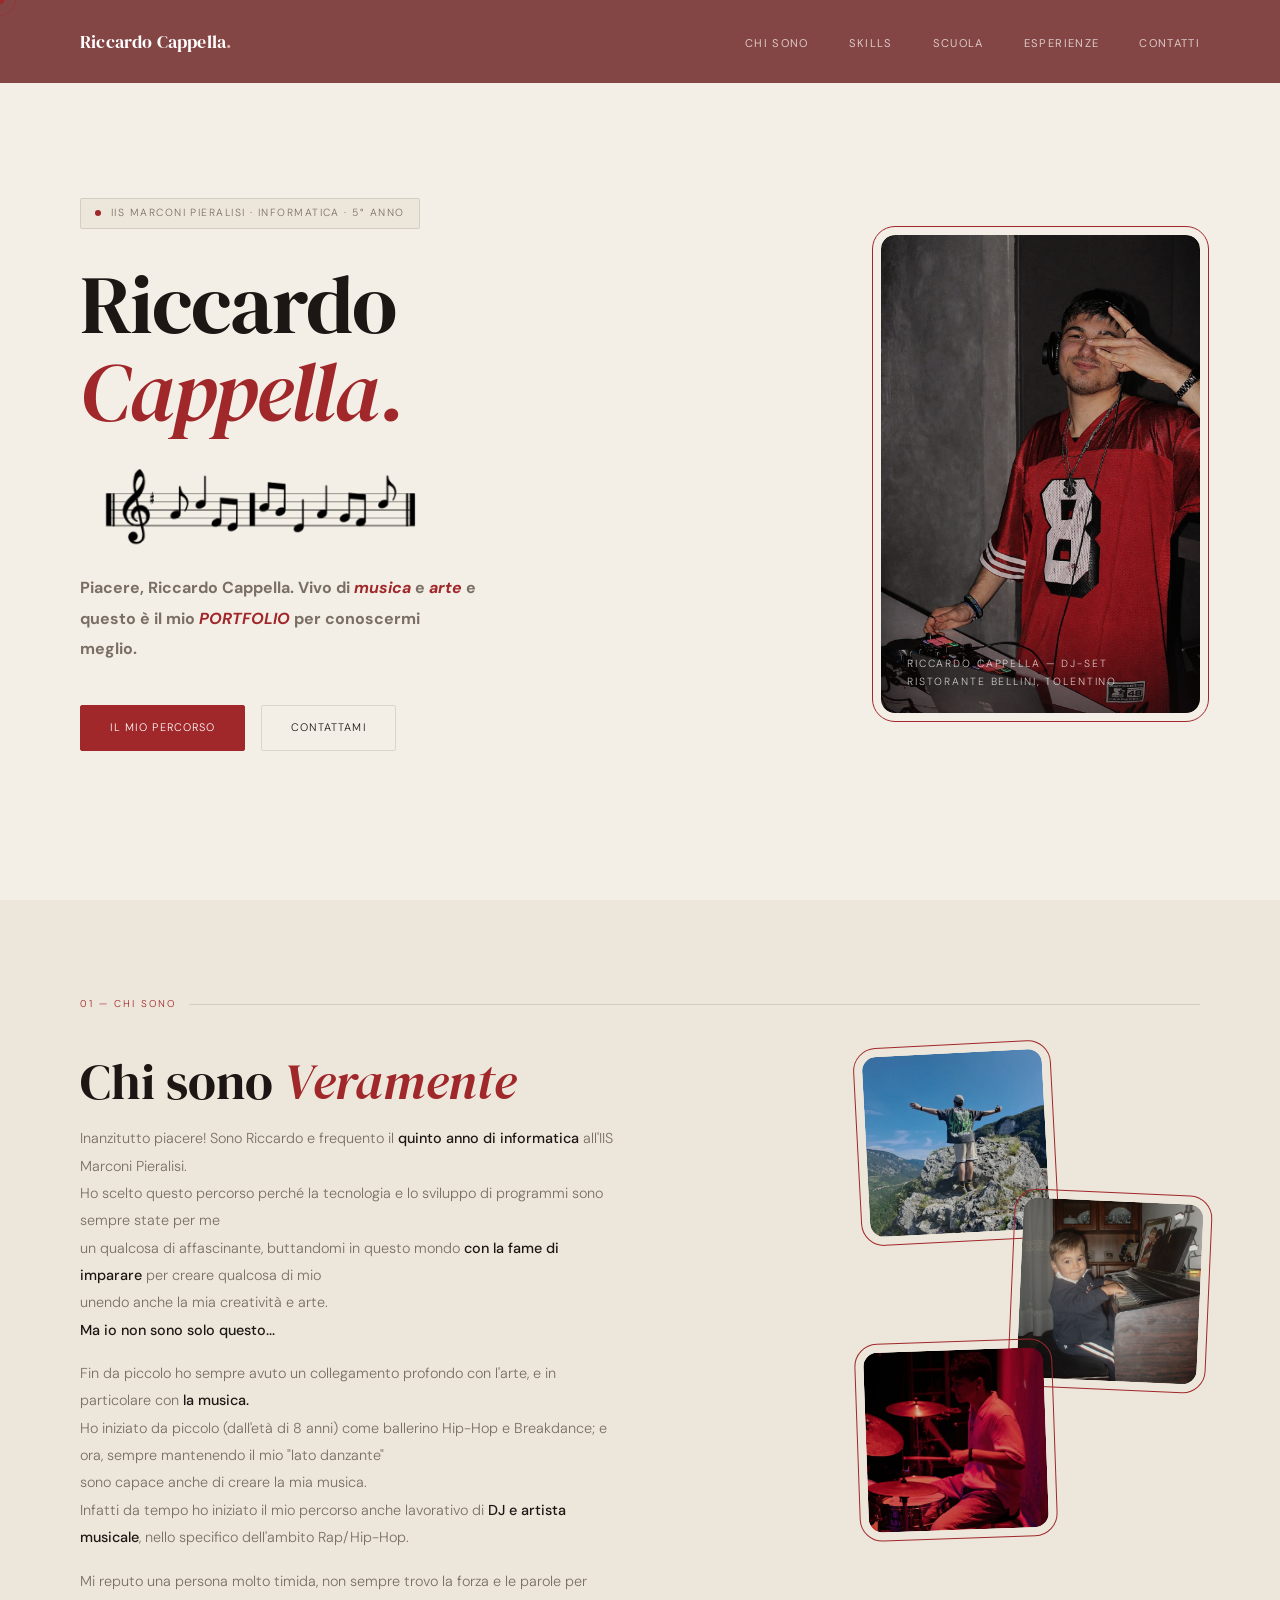
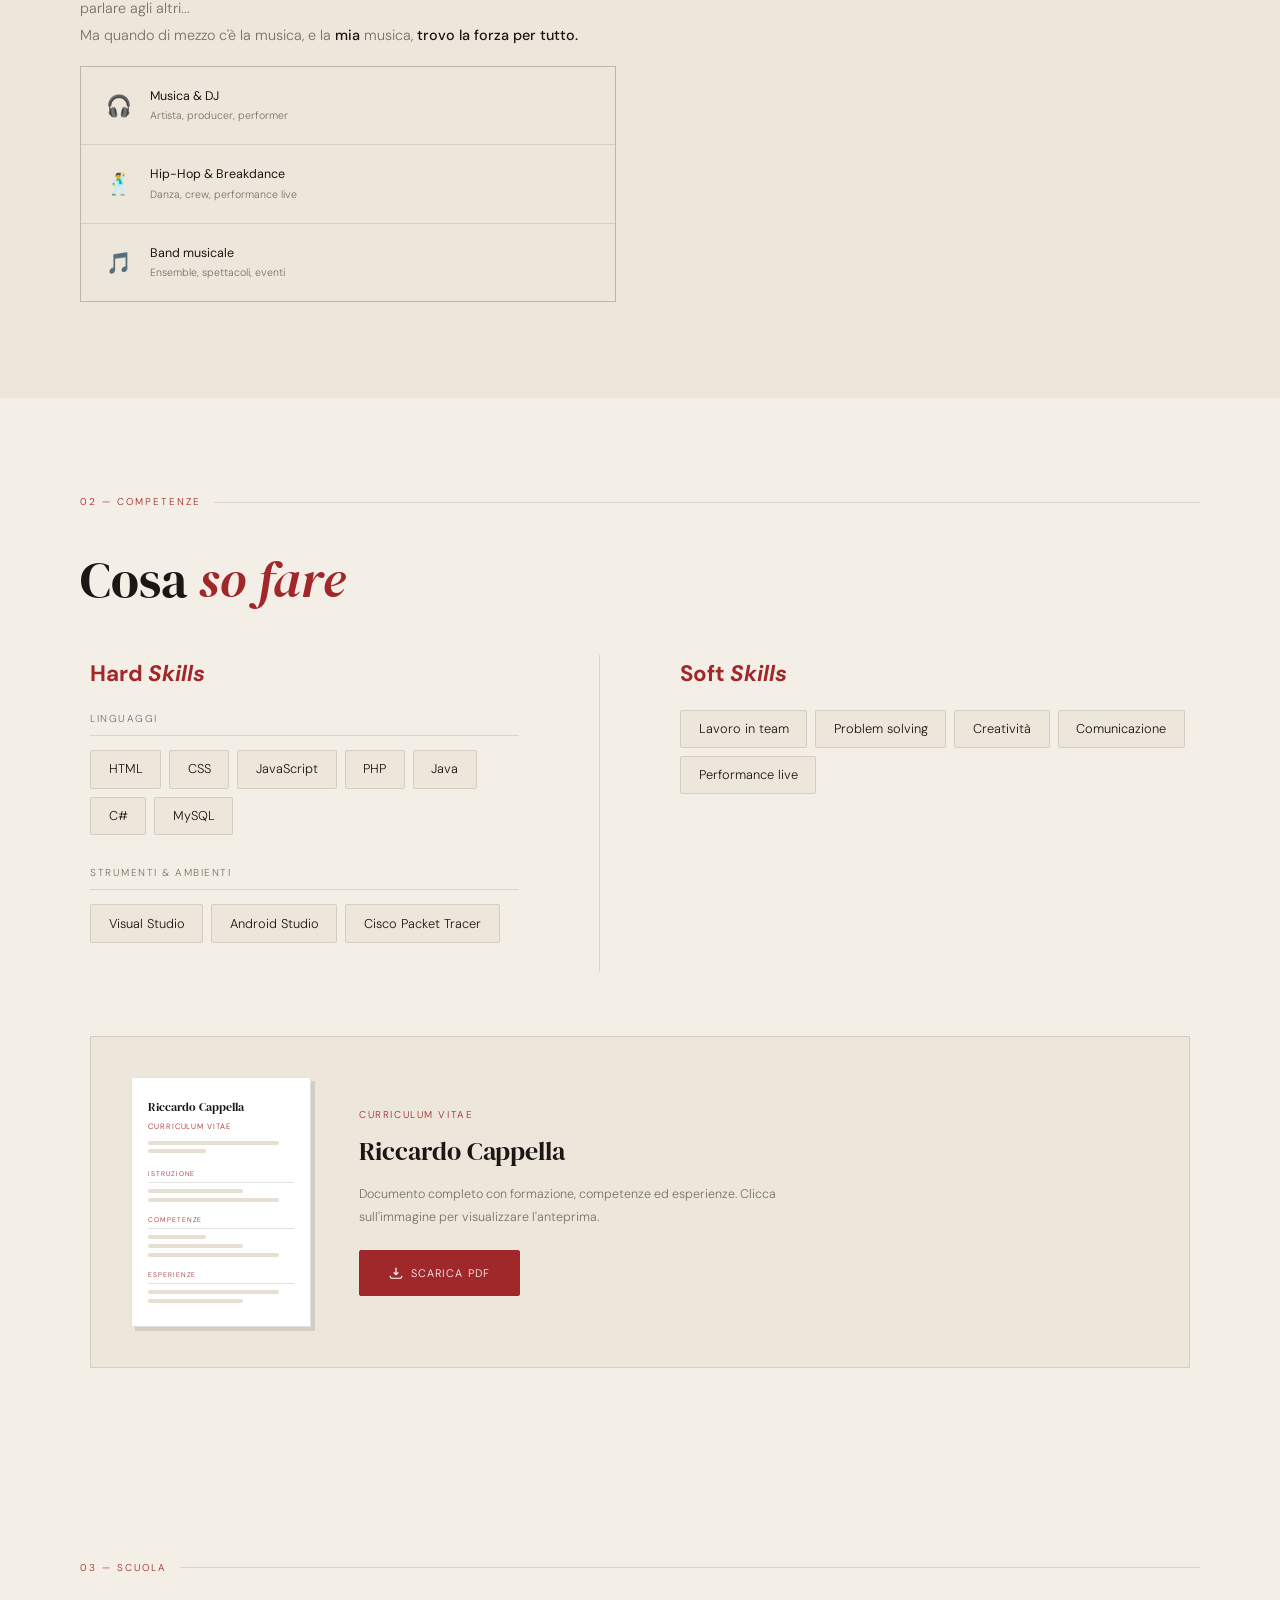
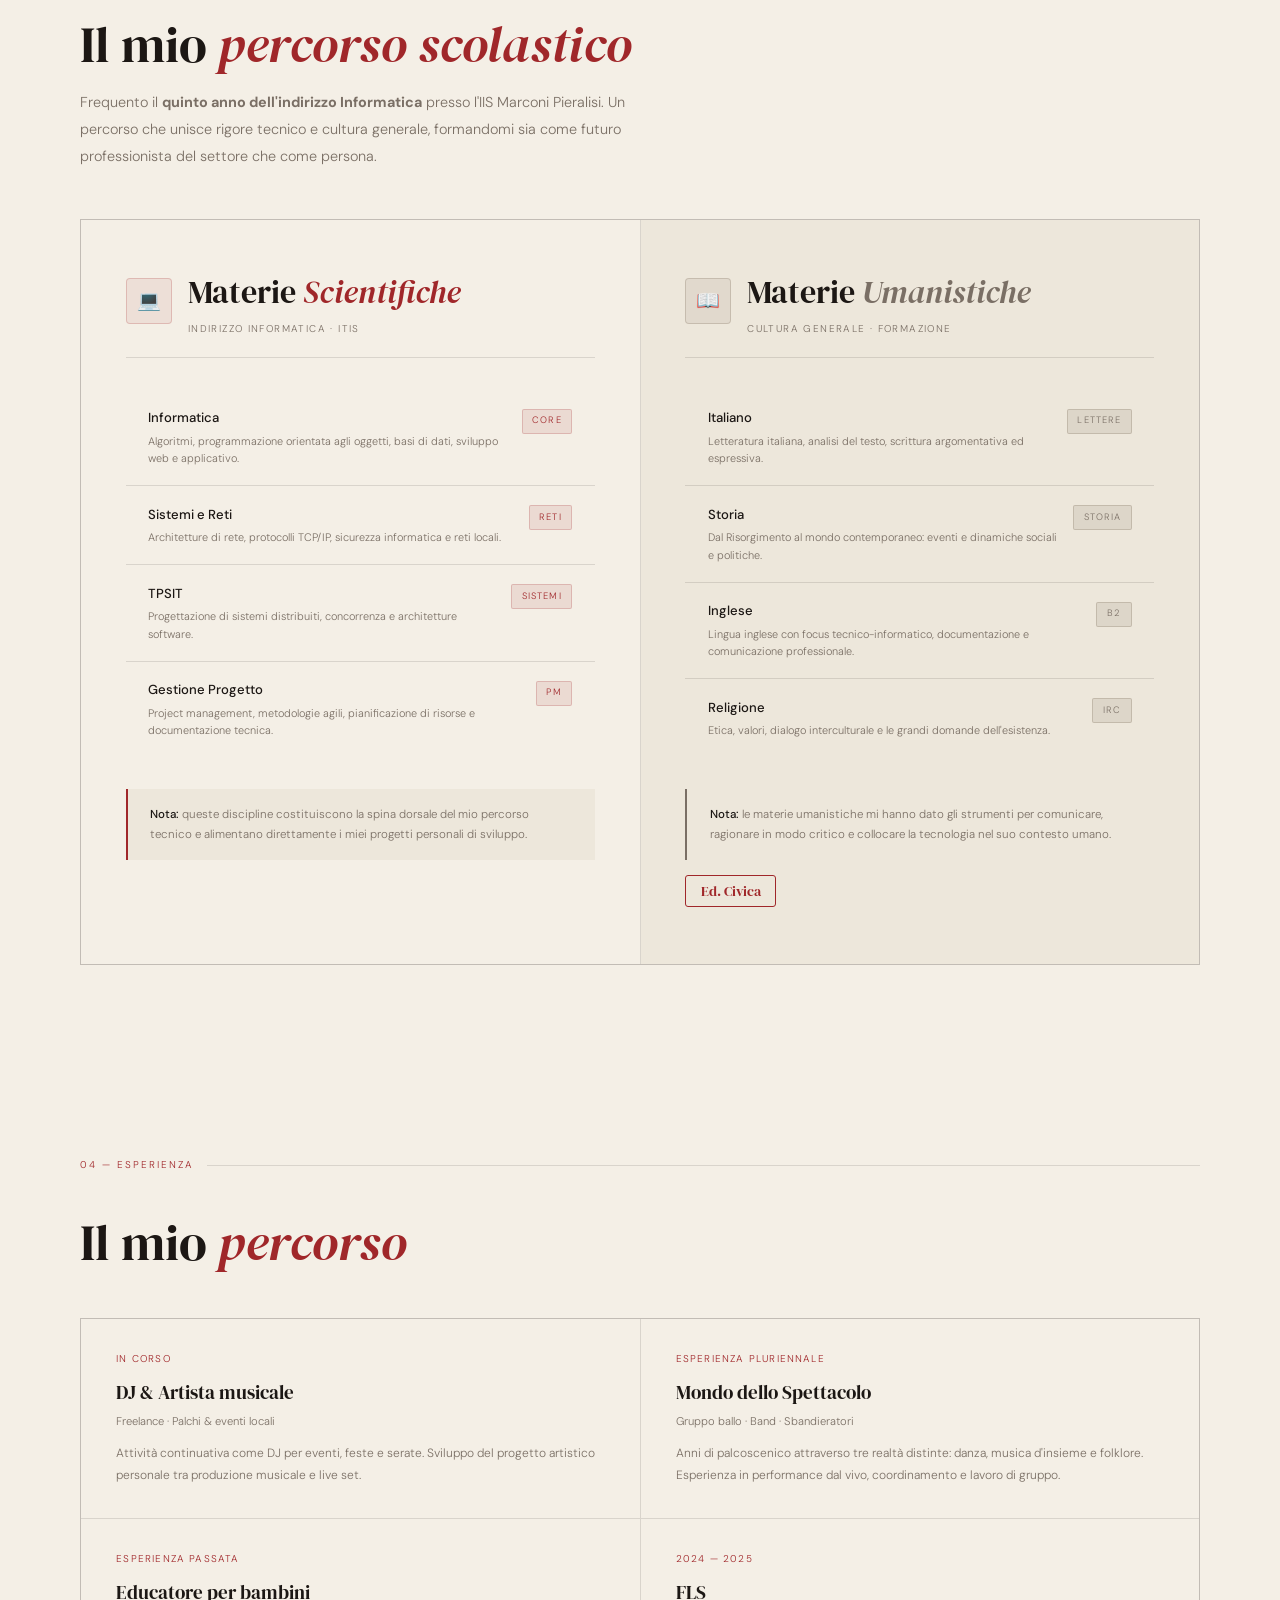
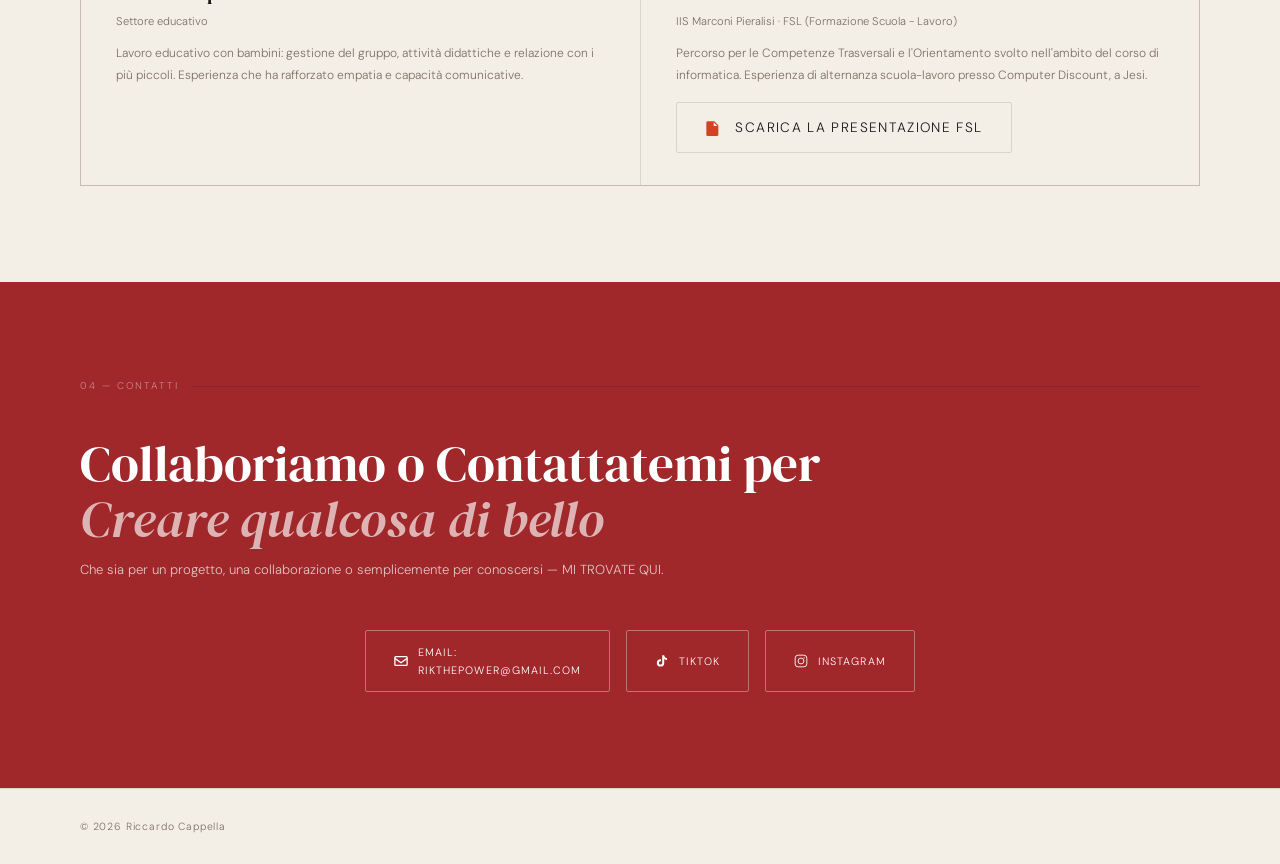
==== commit bc108e2b: "Add school note section to index.html" ====
--- a/index.html
+++ b/index.html
@@ -366,6 +366,10 @@
   </div>
 
 </div>
+
+      <div class="school-note" style="border-left-color: var(--muted);">
+        <strong>Nota:</strong> le materie umanistiche mi hanno dato gli strumenti per comunicare, ragionare in modo critico e collocare la tecnologia nel suo contesto umano.
+      </div>
 
       <div style="text-align:left; margin: 1rem 0;">
         <a href="ed_civica.html" target="_blank" style="
@@ -383,12 +387,6 @@
           Ed. Civica
         </a>
       </div>
-
-      <div class="school-note" style="border-left-color: var(--muted);">
-        <strong>Nota:</strong> le materie umanistiche mi hanno dato gli strumenti per comunicare, ragionare in modo critico e collocare la tecnologia nel suo contesto umano.
-      </div>
-    </div>
-
   </div>
 </section>
 
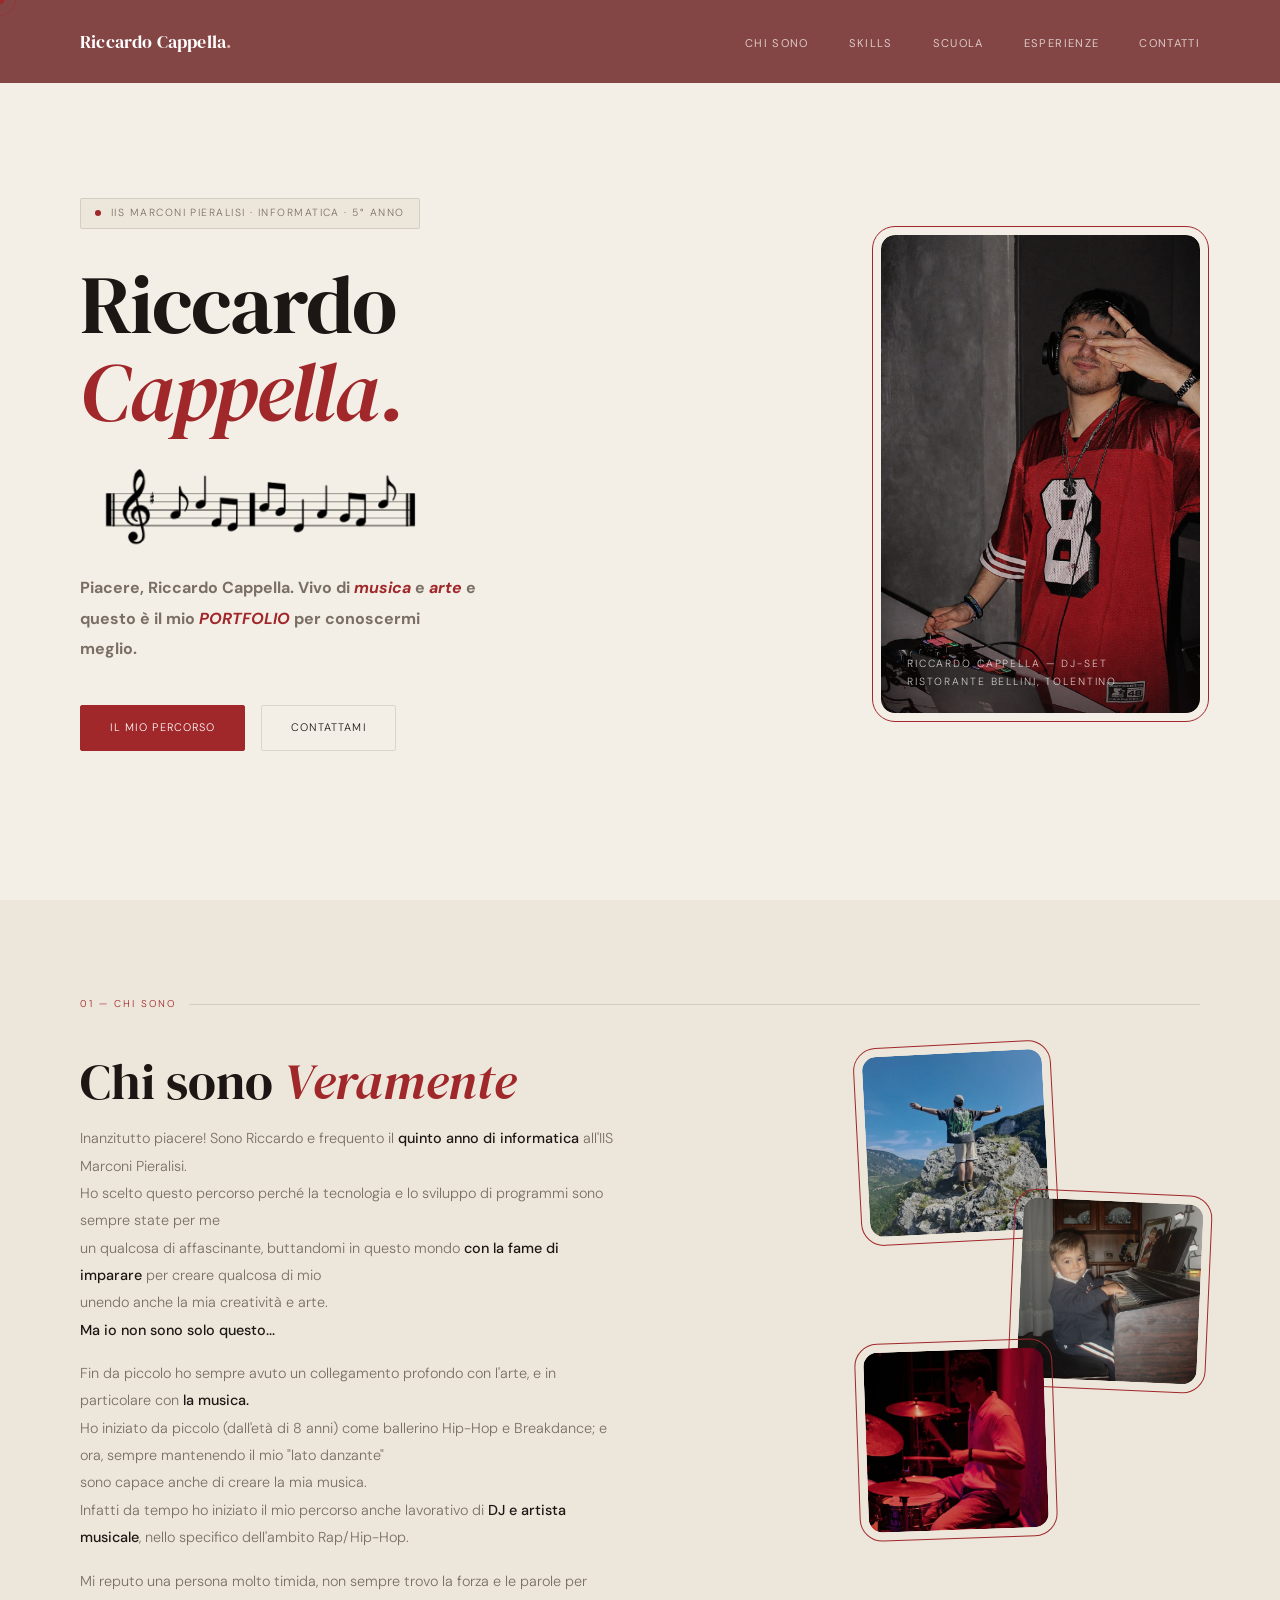
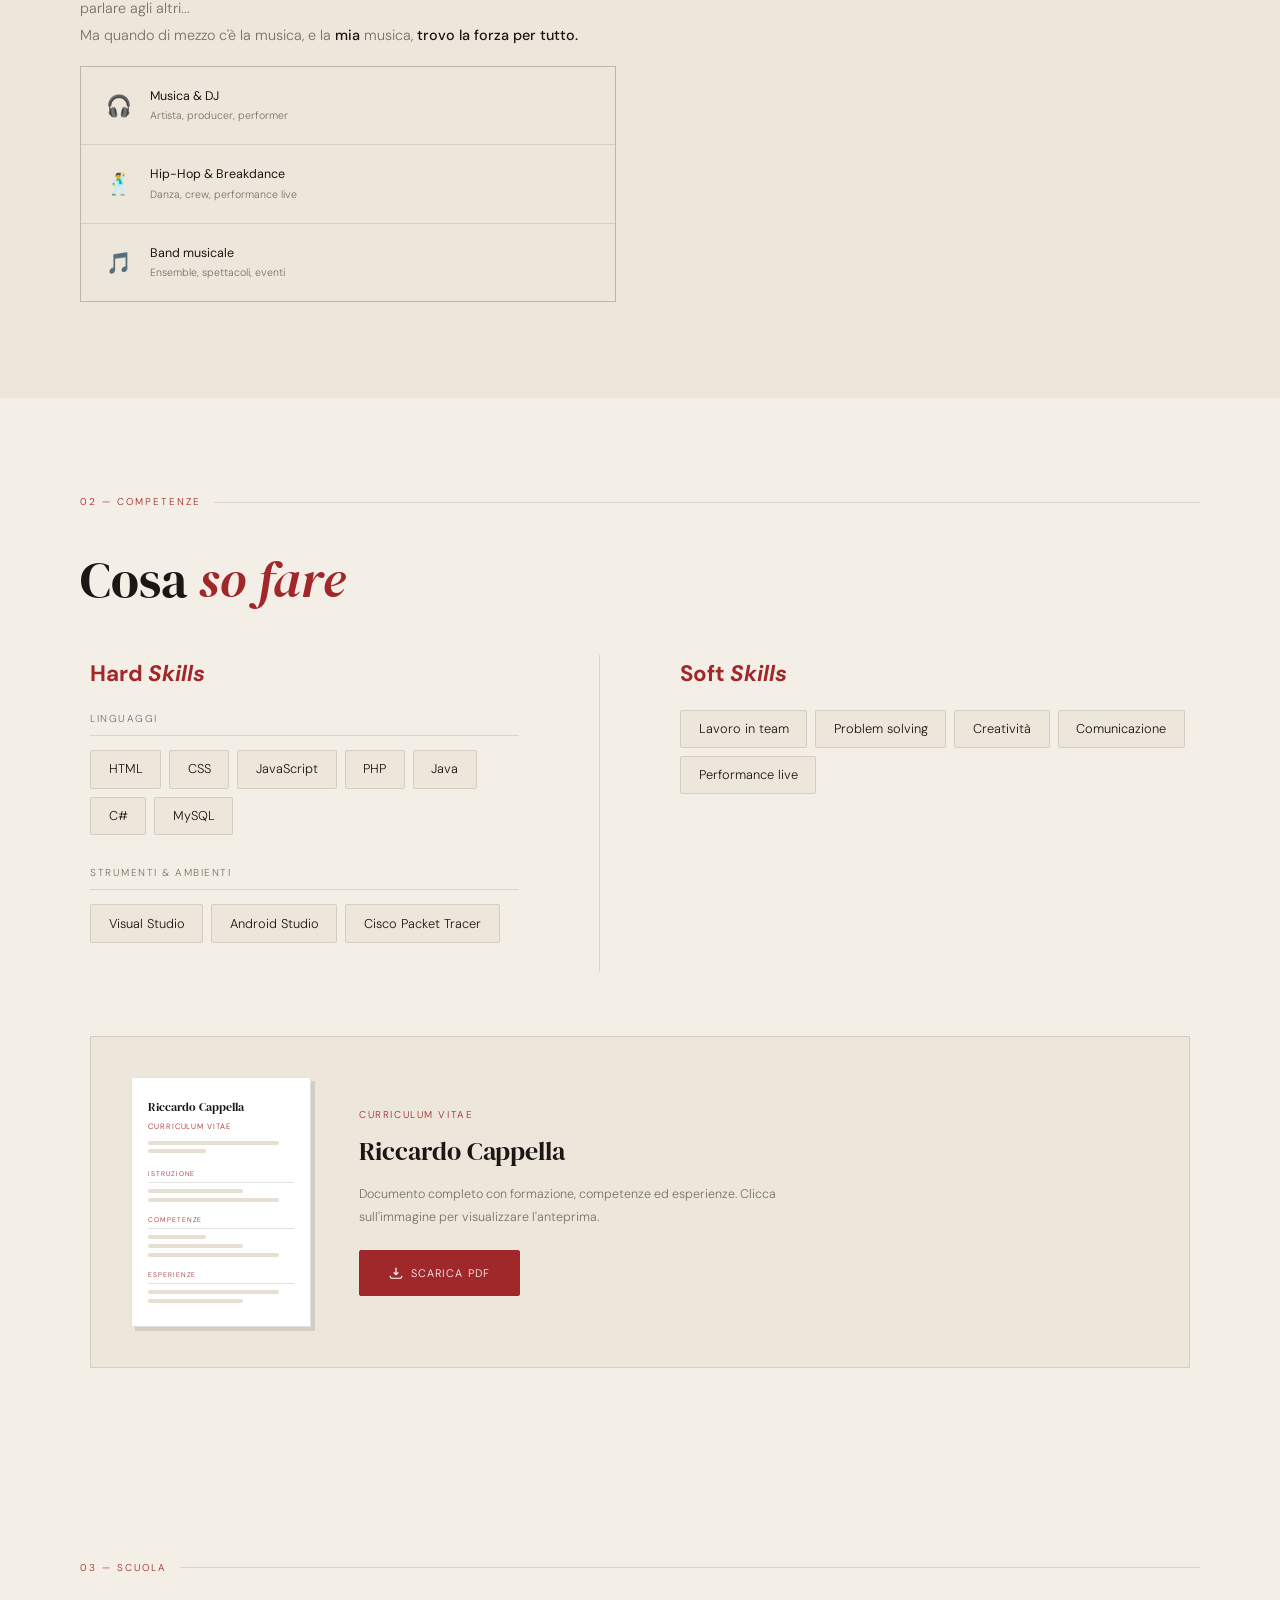
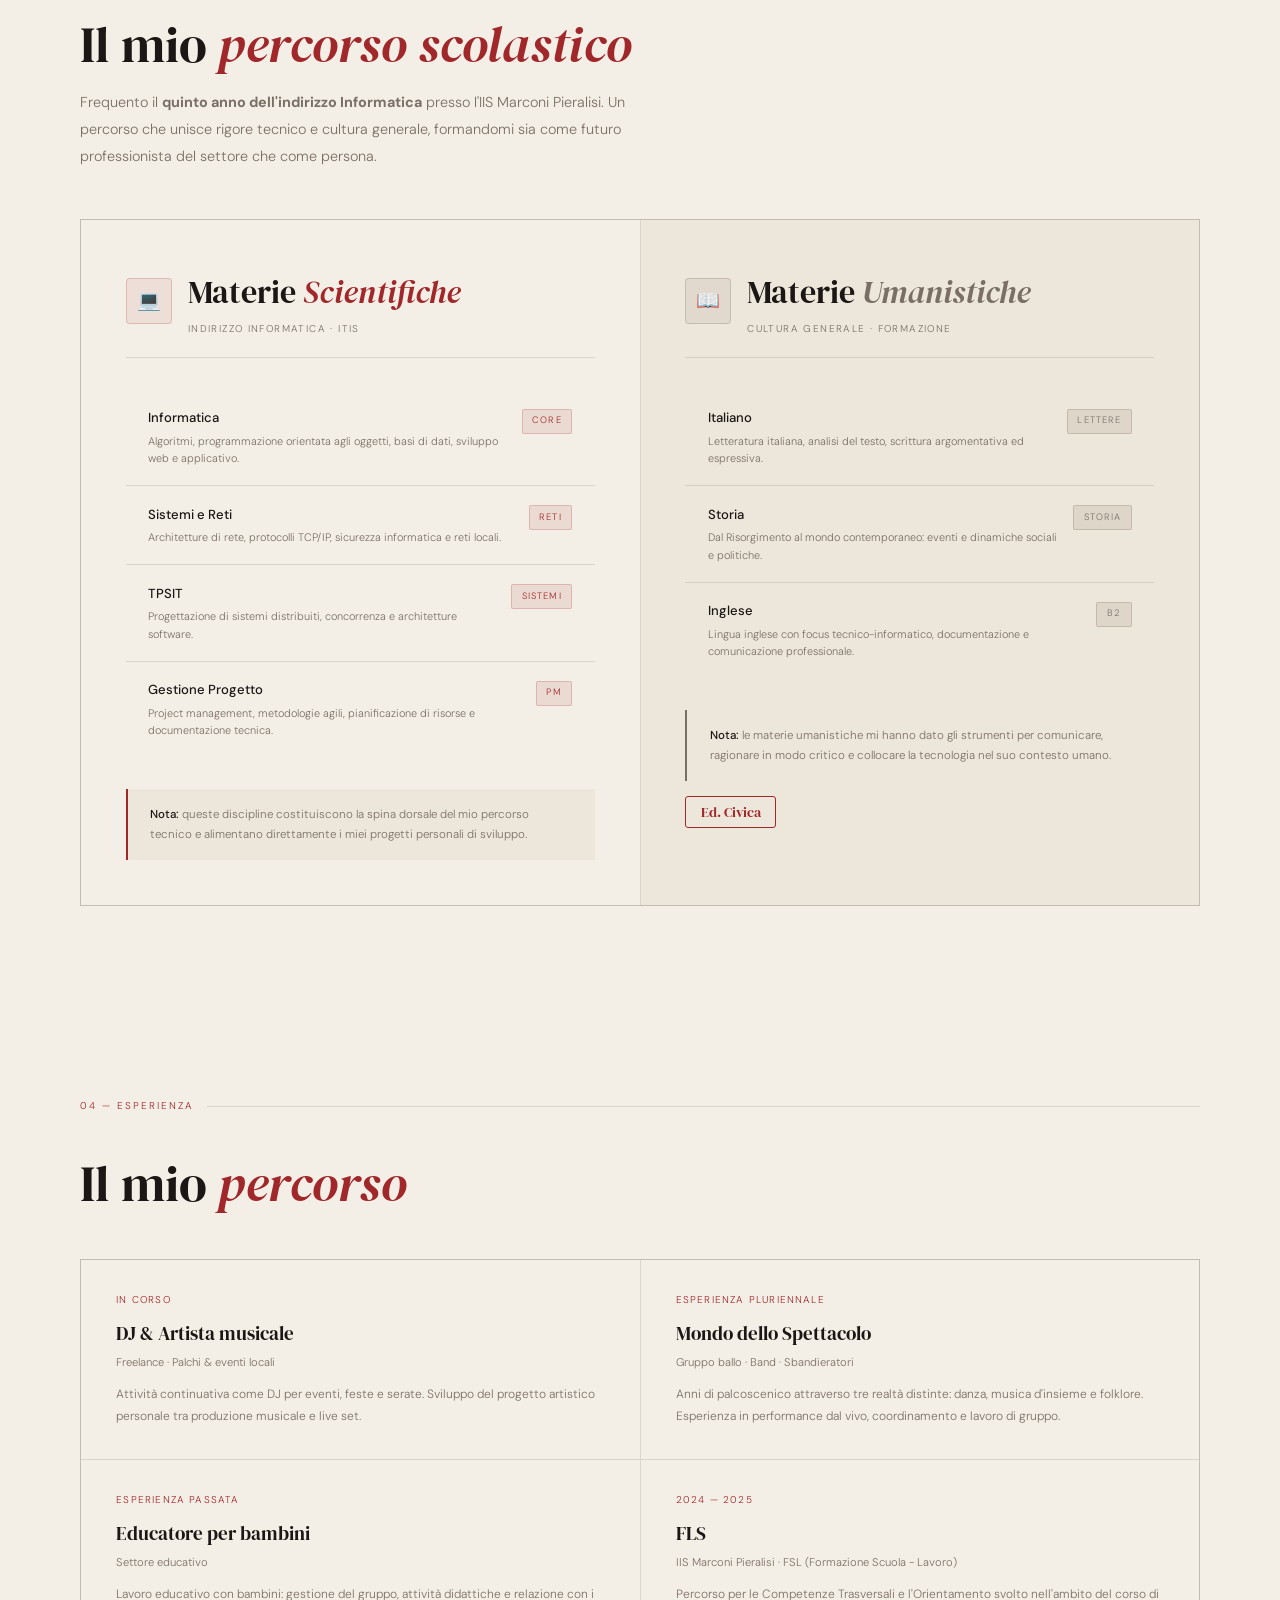
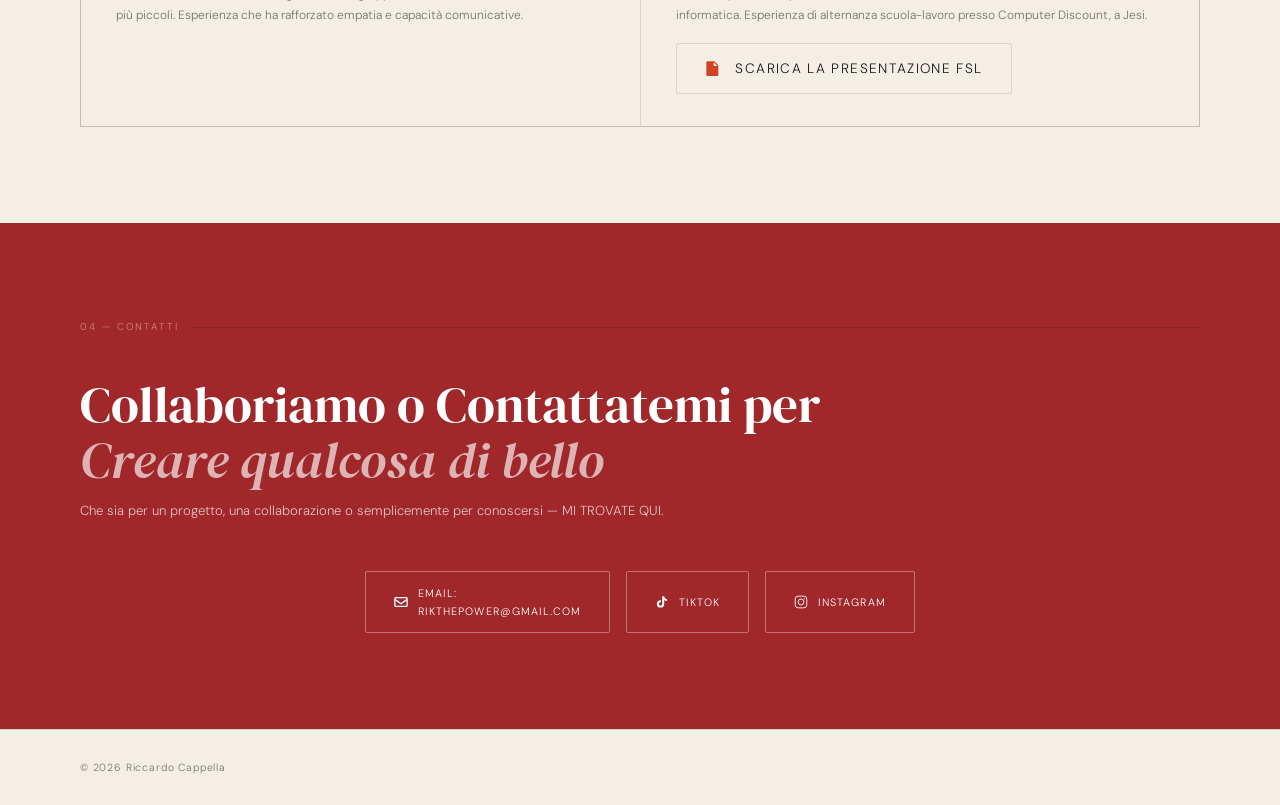
==== commit 9546cf16: "Remove 'Religione' subject section from index.html Removed the 'Religione' subject section from the " ====
--- a/index.html
+++ b/index.html
@@ -349,20 +349,6 @@
       </div>
     </div>
     <span class="subject-badge badge-hum">B2</span>
-  </div>
-
-  <div class="school-subject" style="background: var(--bg2);">
-    <div class="subject-info">
-      <div class="subject-name">Religione</div>
-      <div class="subject-desc">Etica, valori, dialogo interculturale e le grandi domande dell'esistenza.</div>
-      <div class="subject-details">
-        <ul>
-          <li>Etica e morale</li><li>Dialogo interreligioso</li><li>Bioetica</li>
-          <li>Dottrina sociale</li><li>Confronto culturale</li>
-        </ul>
-      </div>
-    </div>
-    <span class="subject-badge badge-hum">IRC</span>
   </div>
 
 </div>
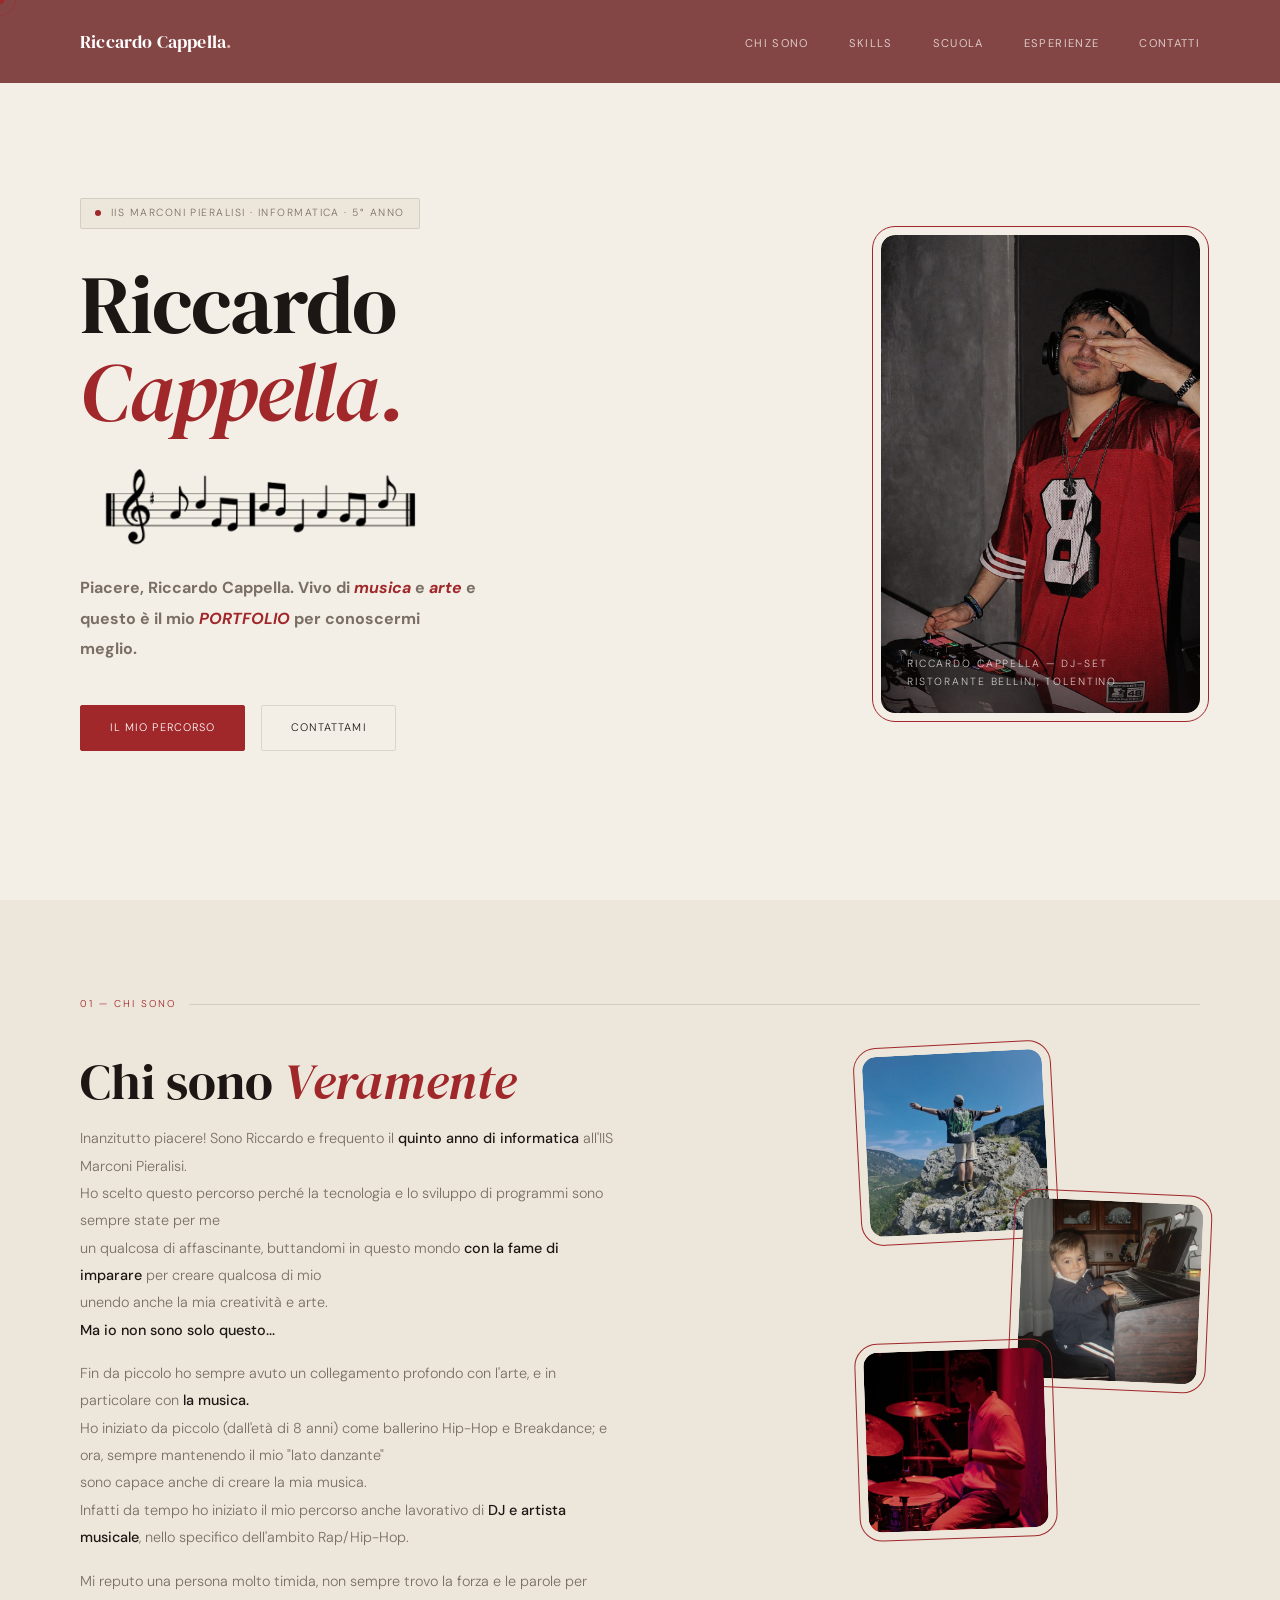
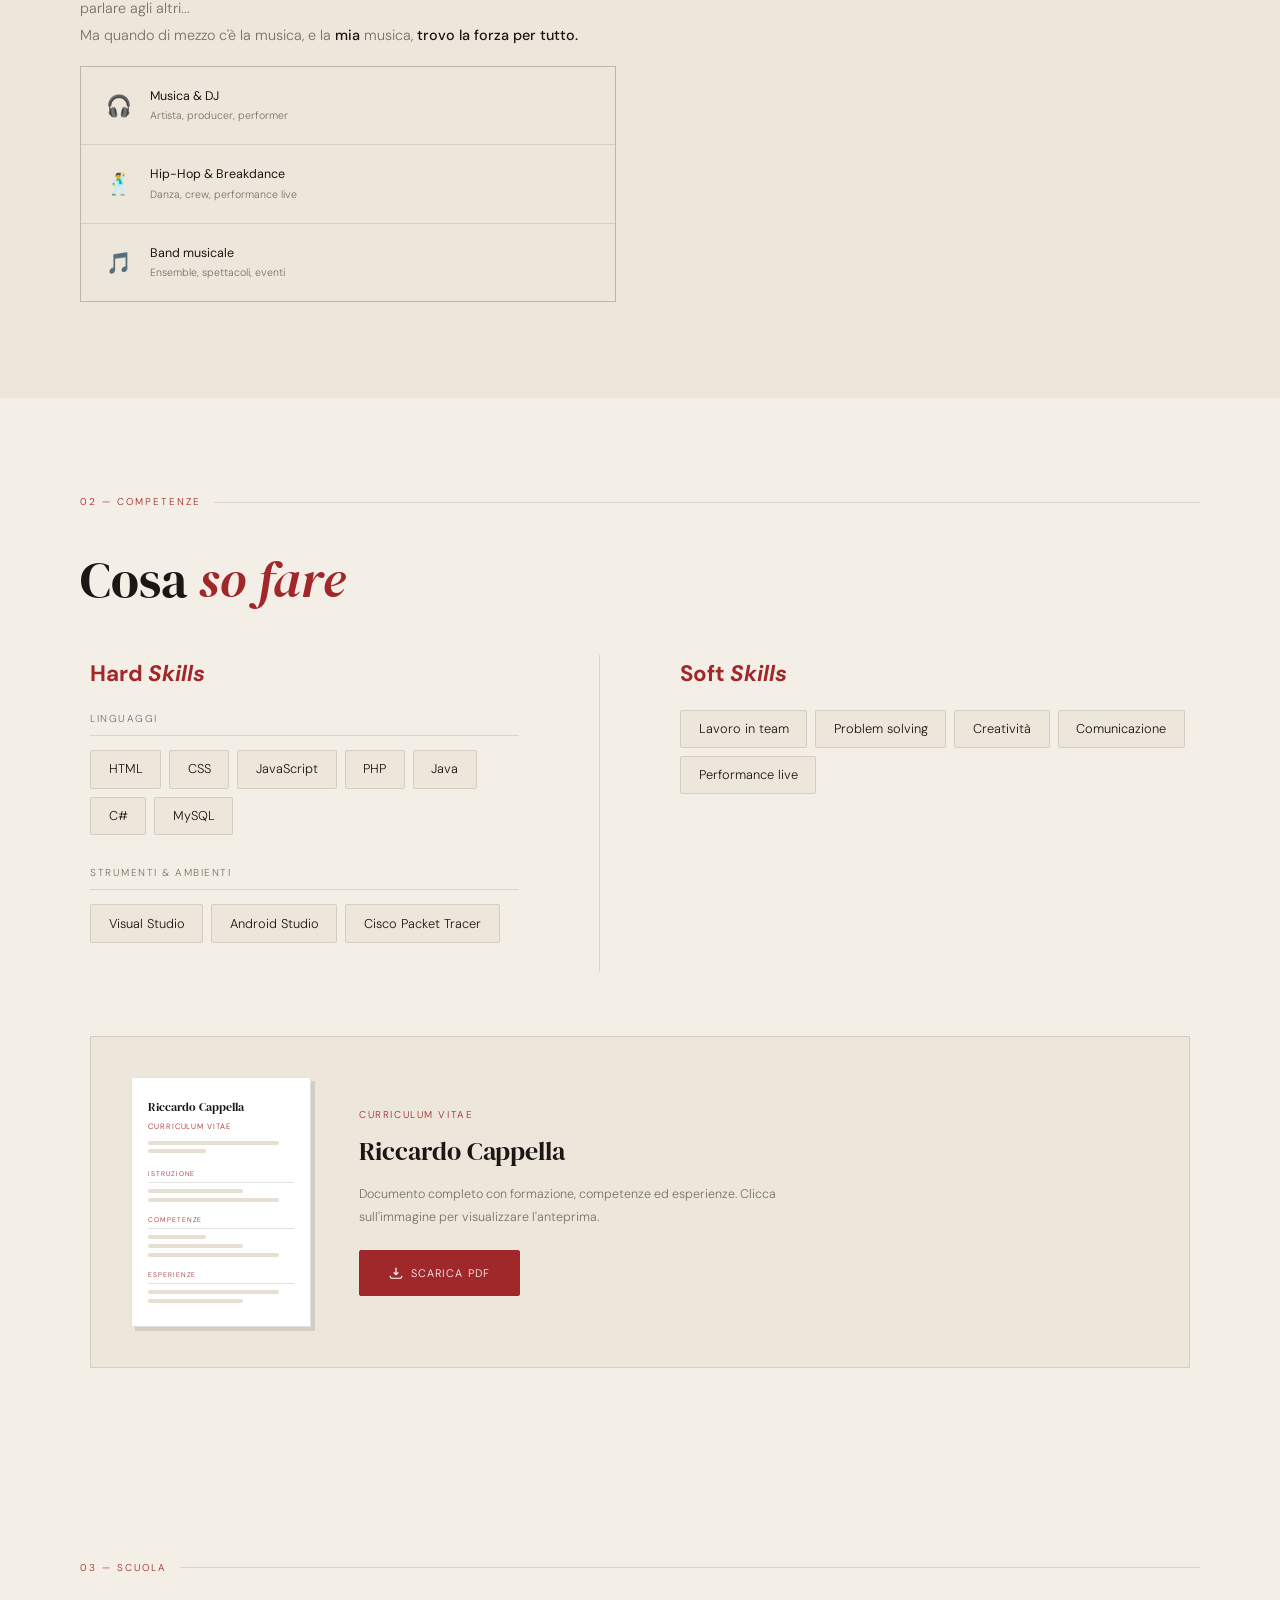
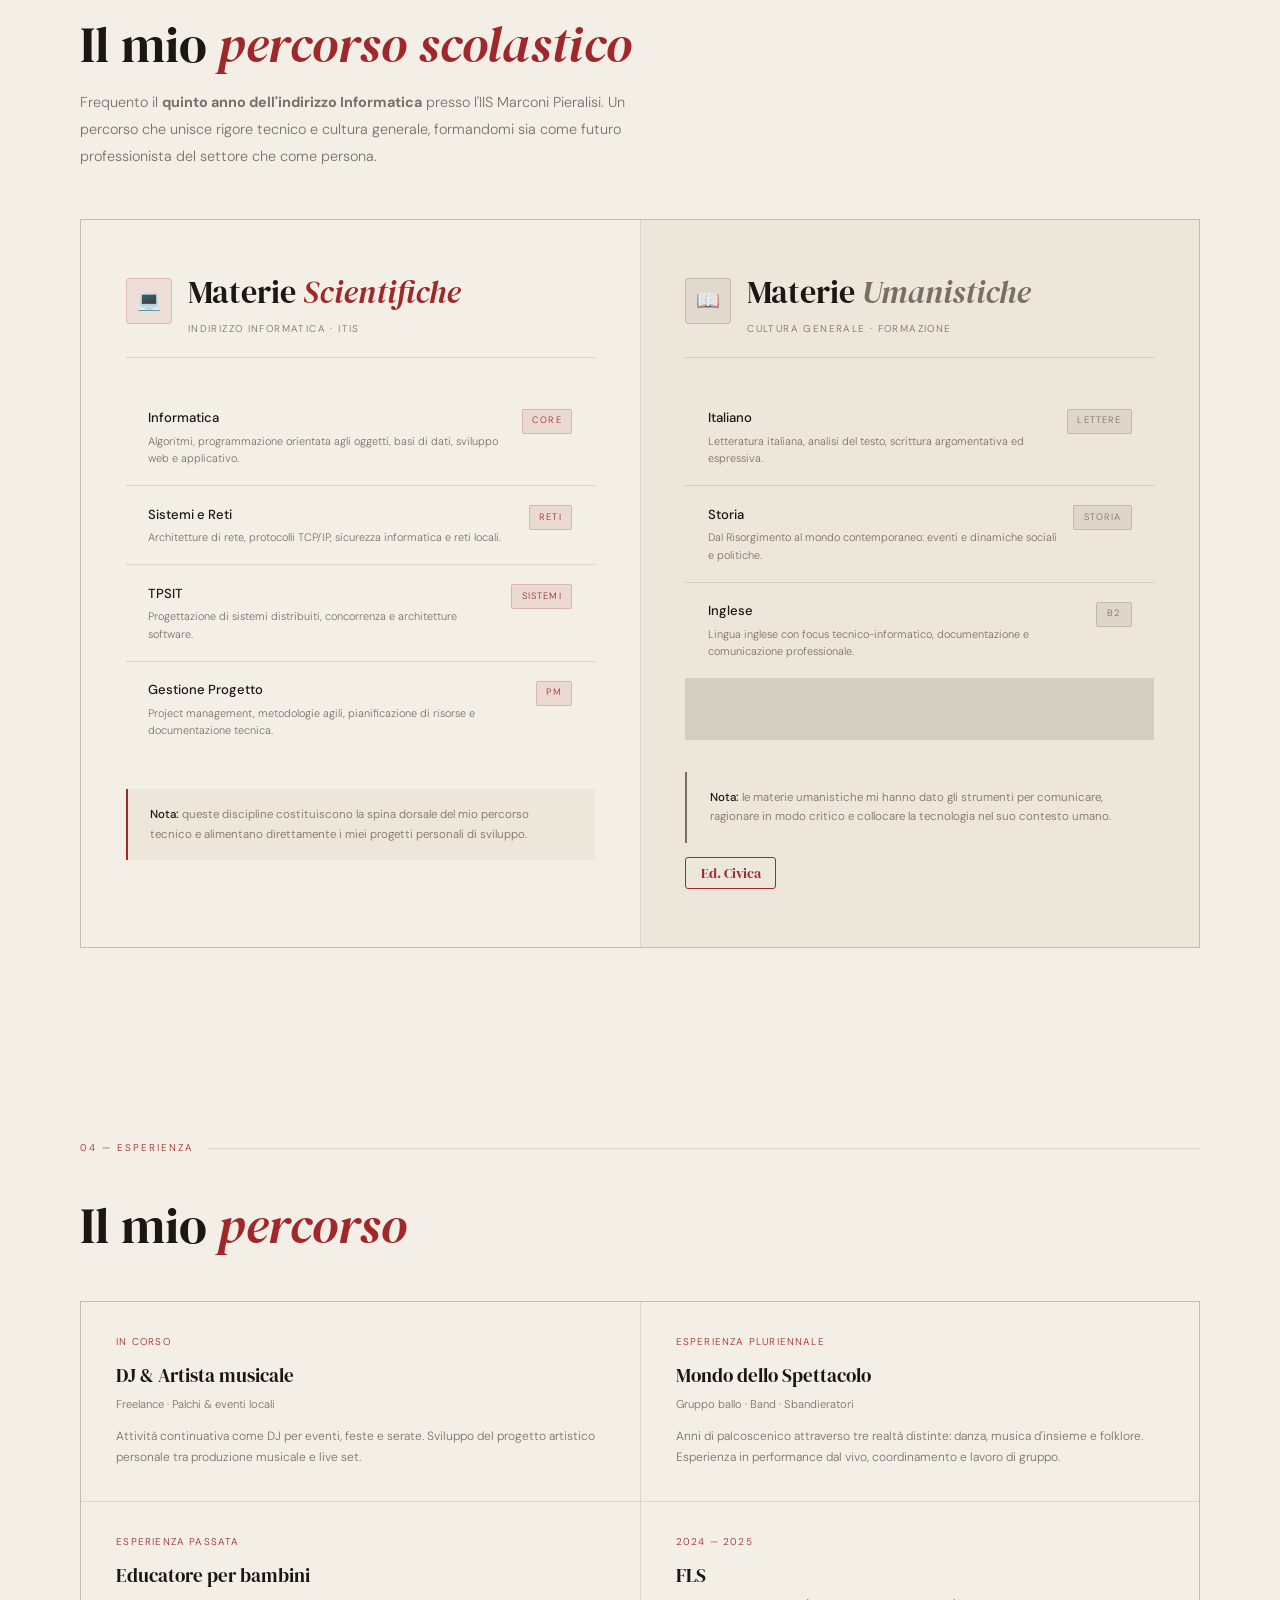
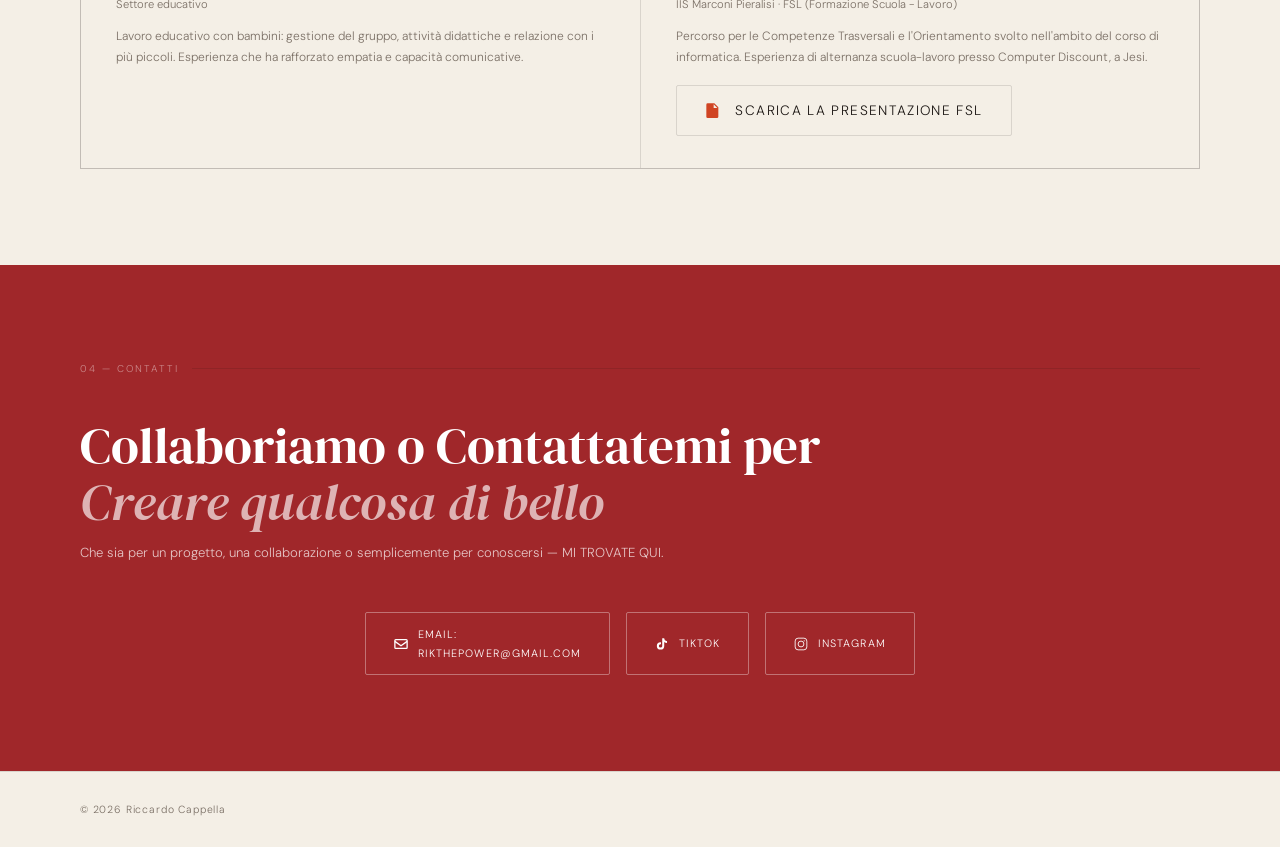
==== commit 6a0c046e: "Add hidden school subject section in index.html" ====
--- a/index.html
+++ b/index.html
@@ -350,6 +350,12 @@
     </div>
     <span class="subject-badge badge-hum">B2</span>
   </div>
+
+  <div class="school-subject" style="background: var(--bg2); visibility: hidden; pointer-events: none;">
+  <div class="subject-info">
+    <div class="subject-name">Placeholder</div>
+  </div>
+</div>
 
 </div>
 
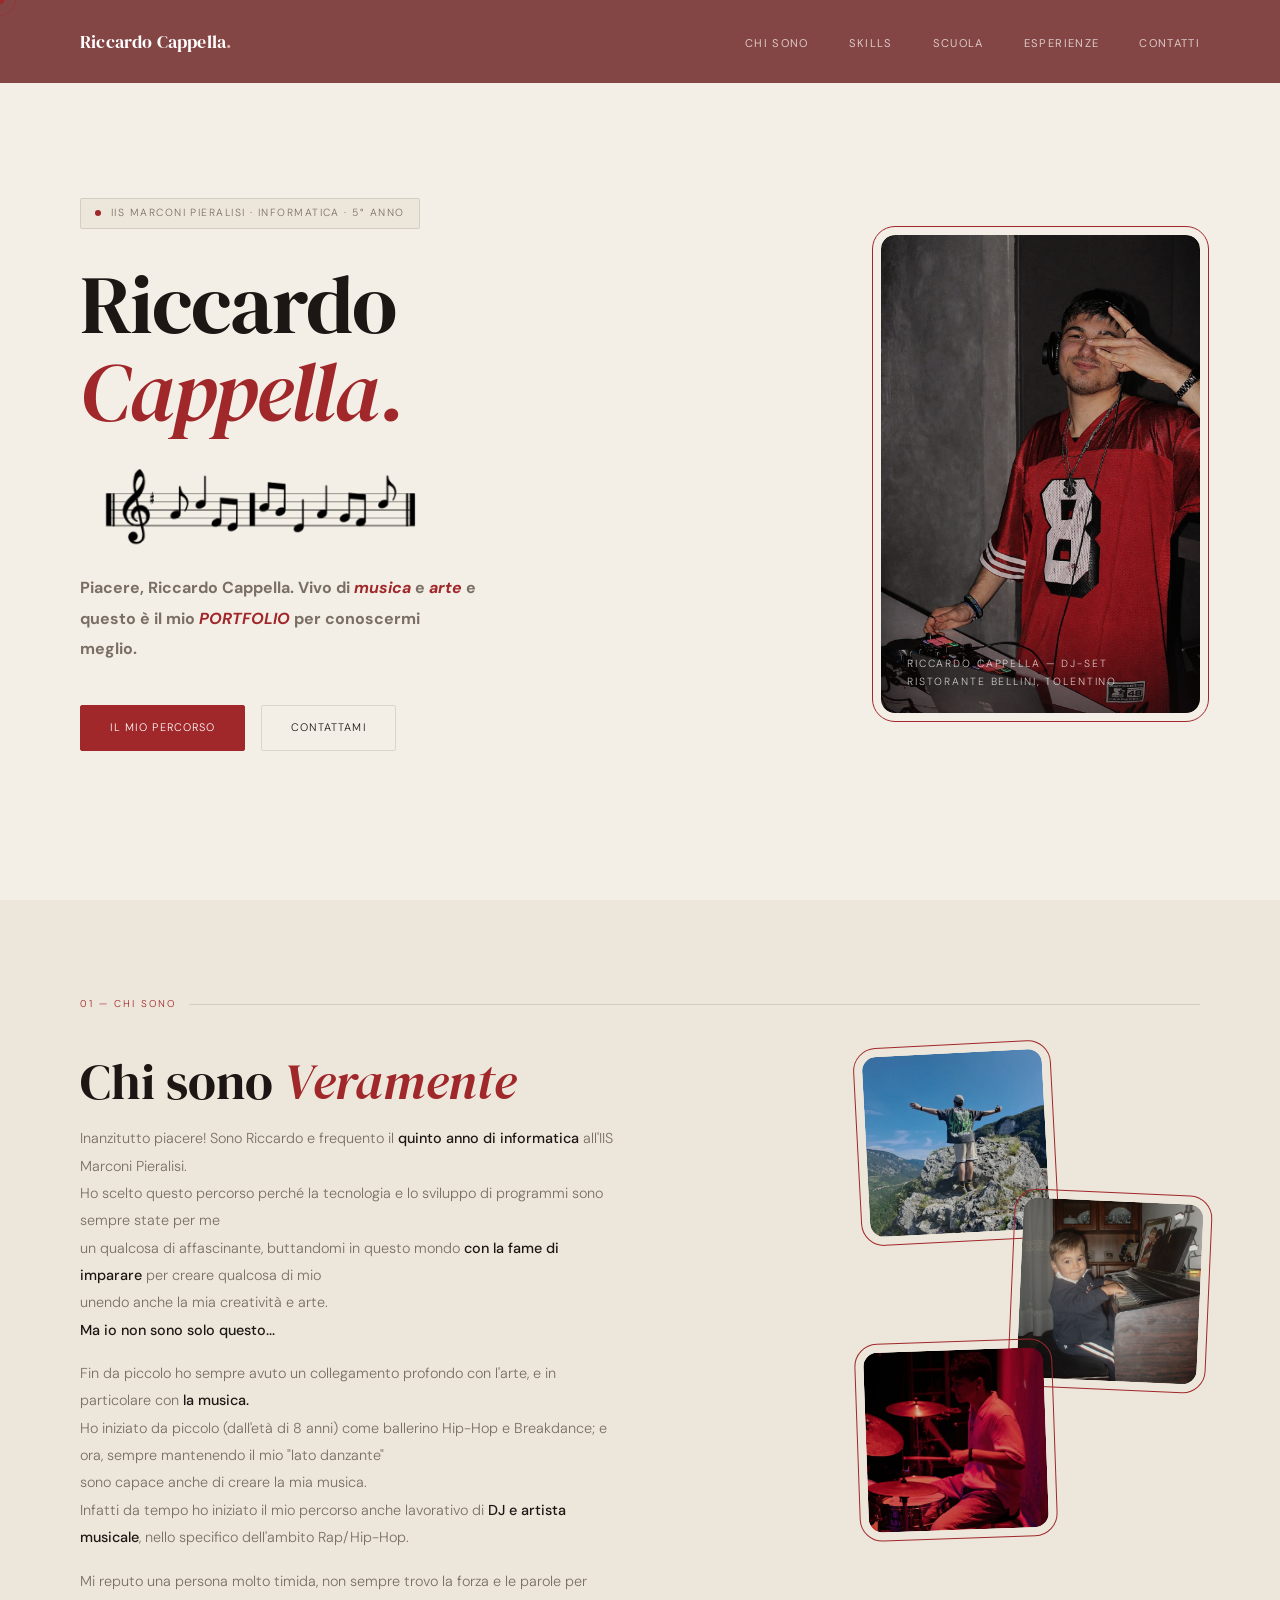
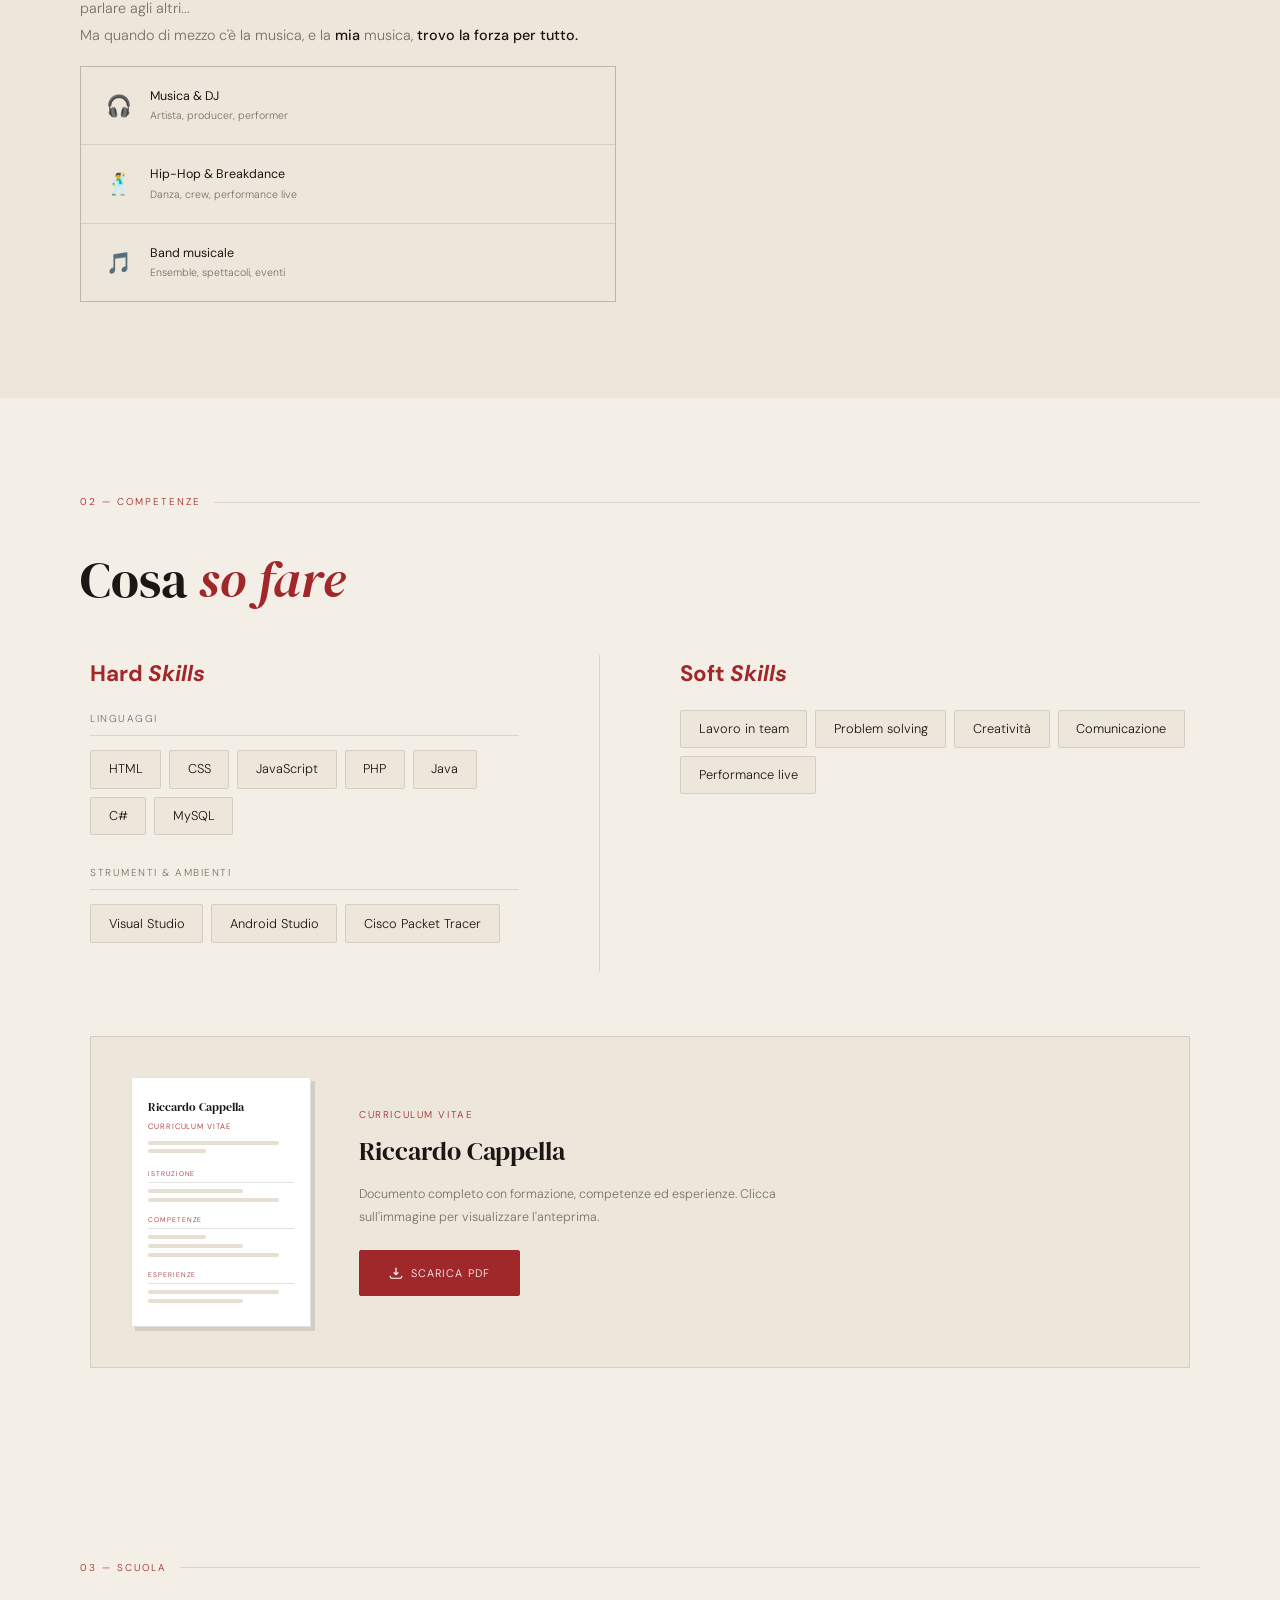
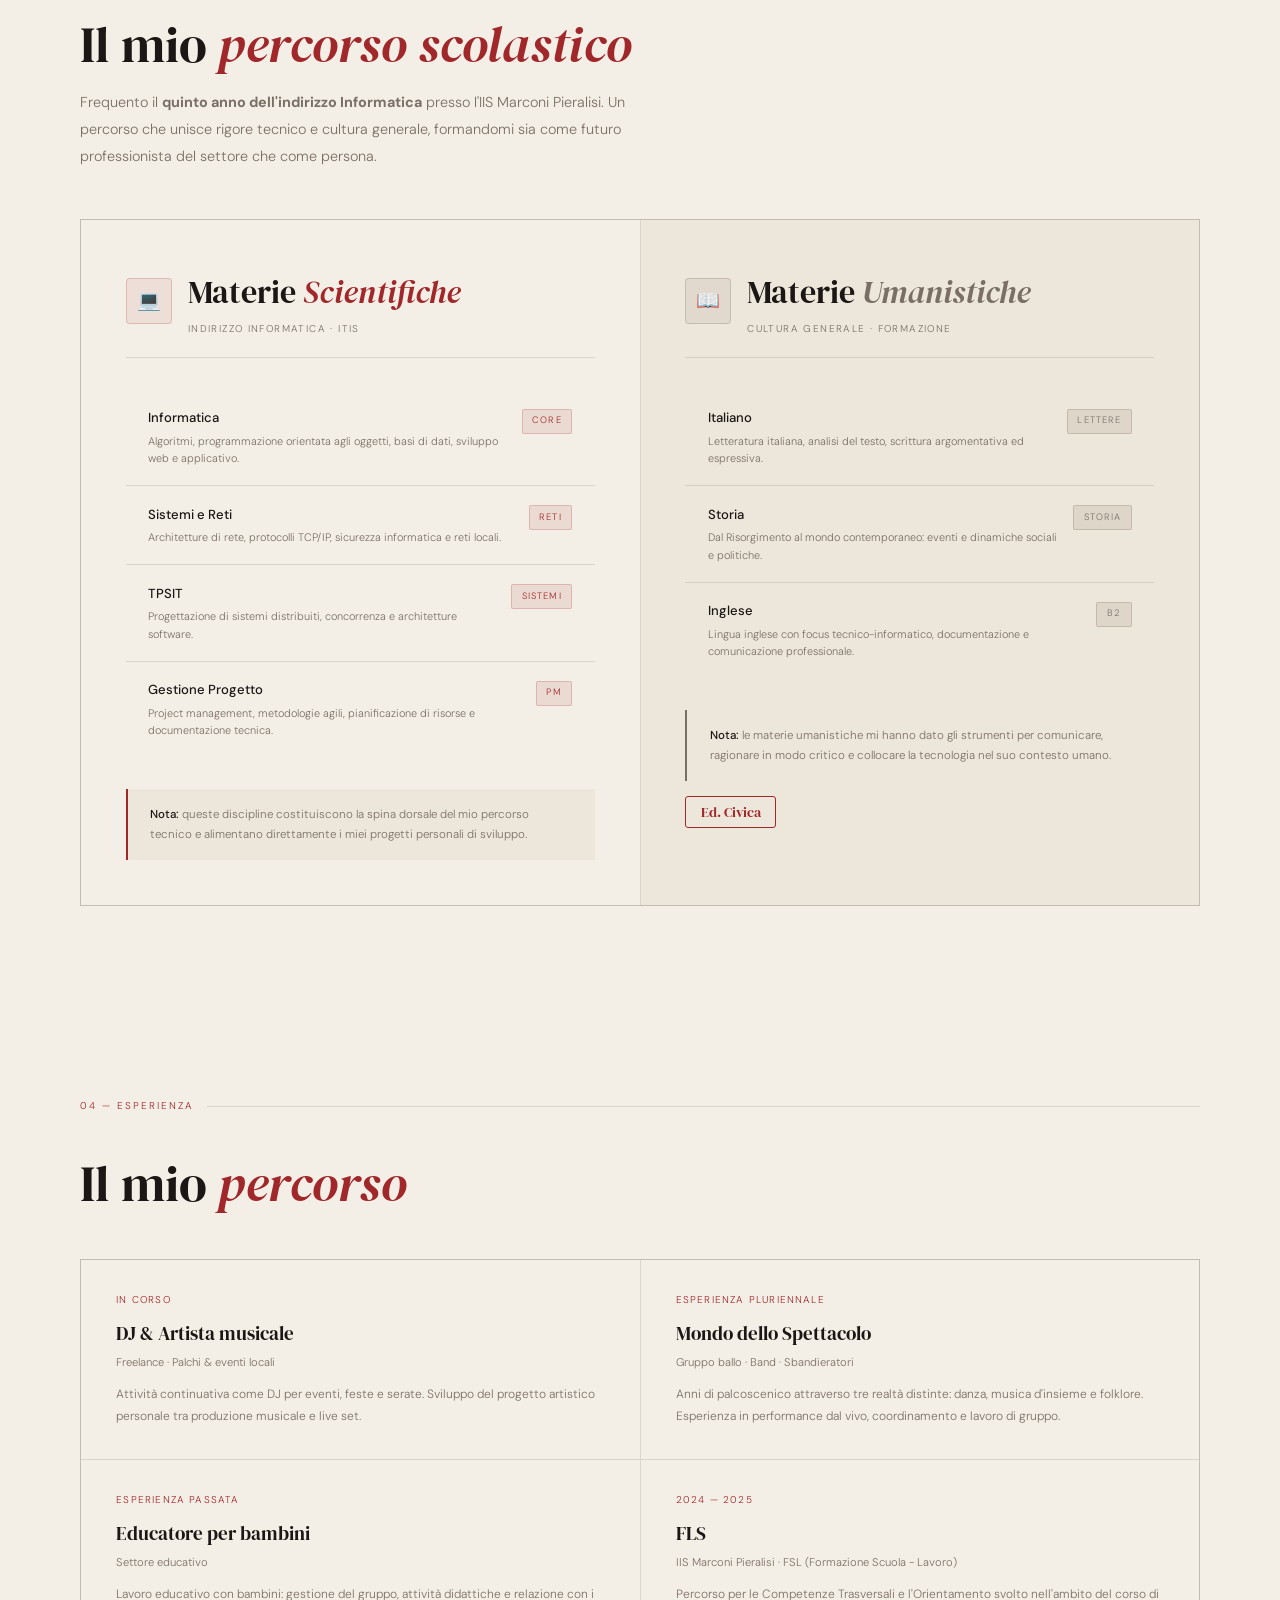
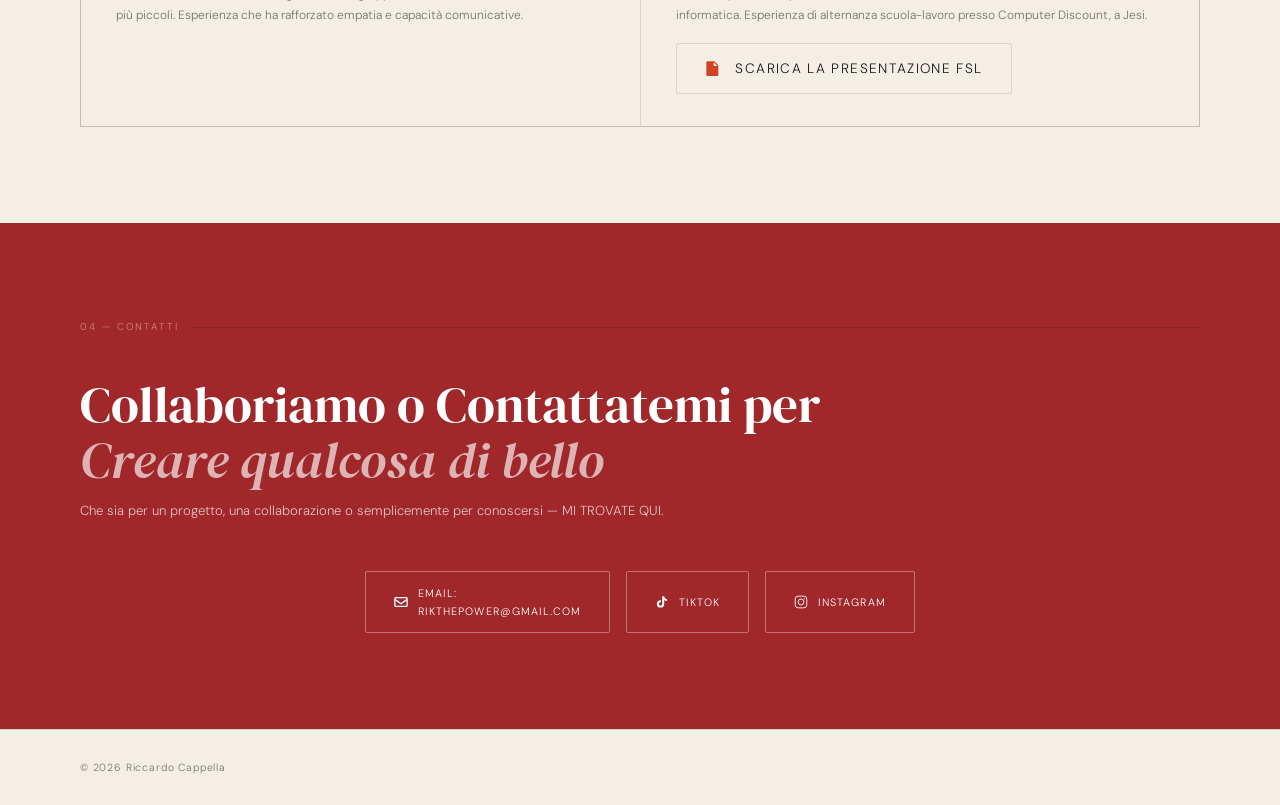
==== commit 548d2a16: "Remove hidden school subject section from index.html Removed hidden school subject div and its conte" ====
--- a/index.html
+++ b/index.html
@@ -350,12 +350,6 @@
     </div>
     <span class="subject-badge badge-hum">B2</span>
   </div>
-
-  <div class="school-subject" style="background: var(--bg2); visibility: hidden; pointer-events: none;">
-  <div class="subject-info">
-    <div class="subject-name">Placeholder</div>
-  </div>
-</div>
 
 </div>
 
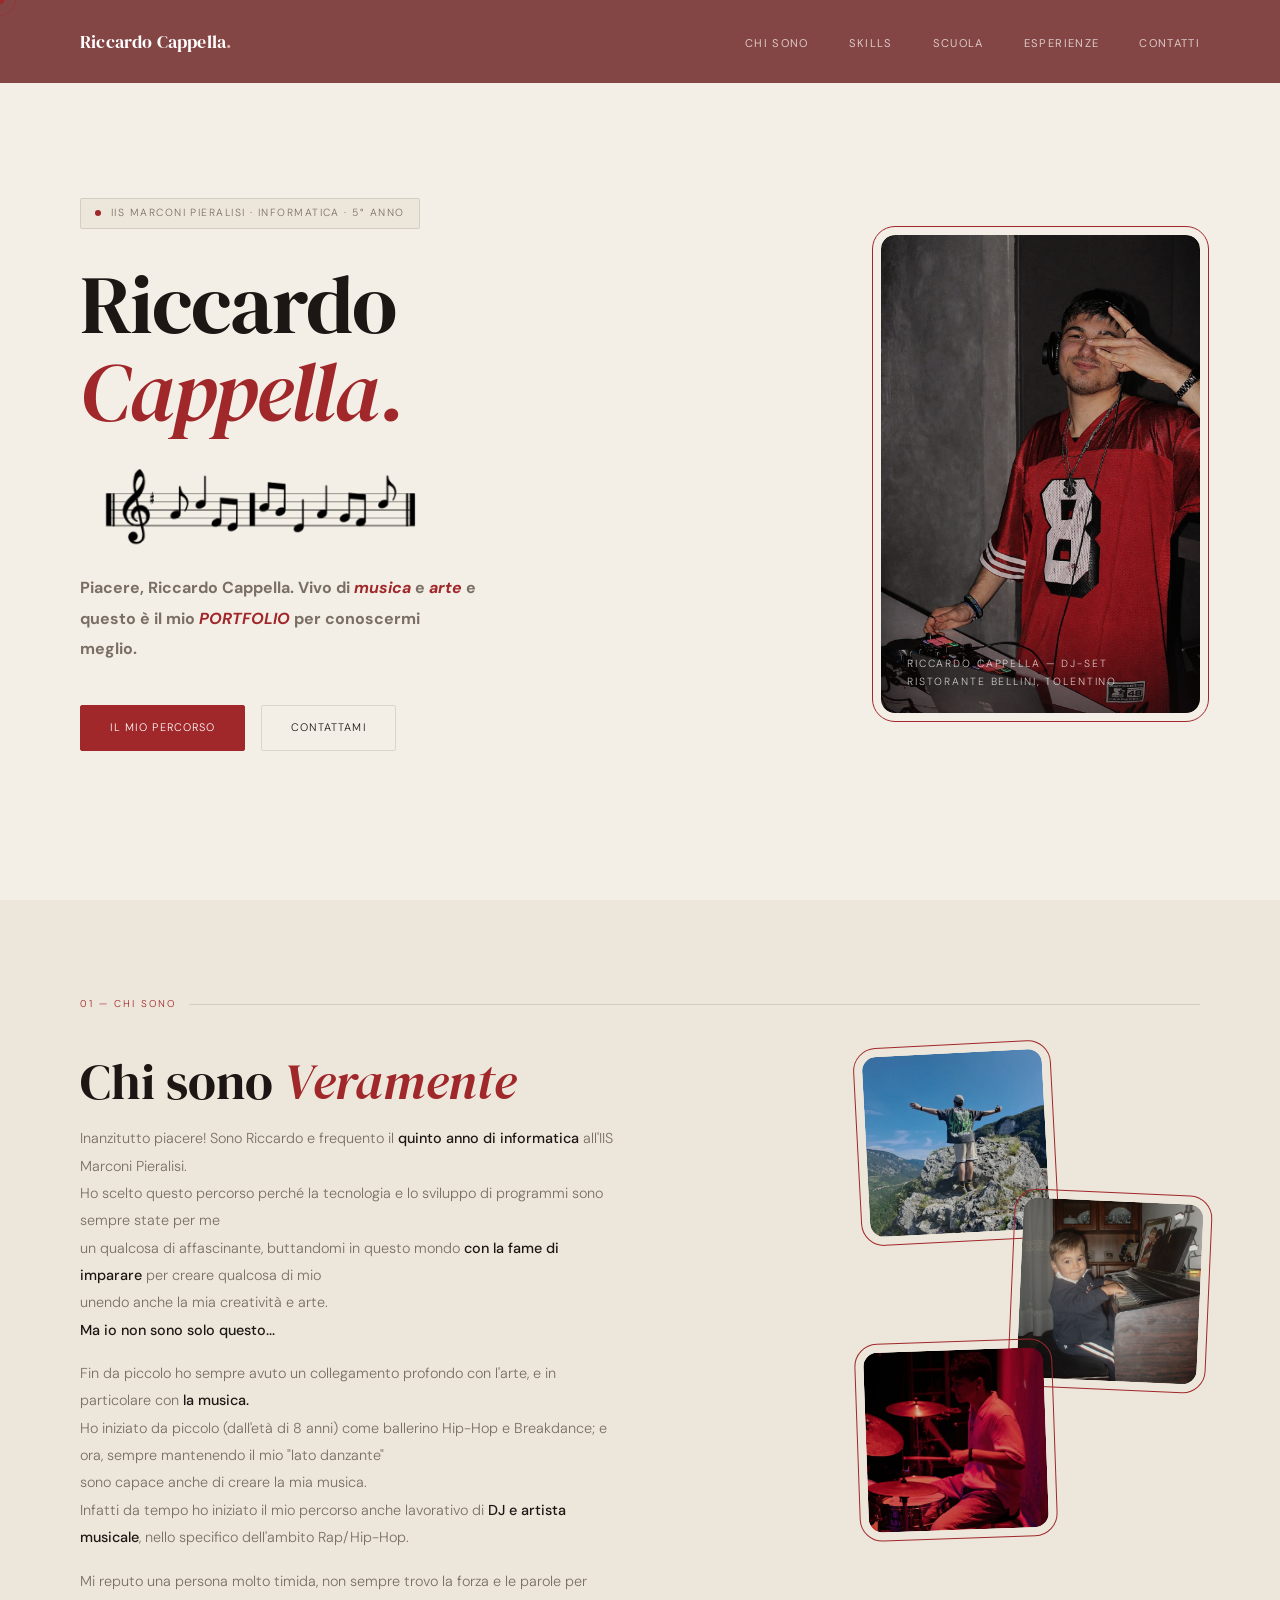
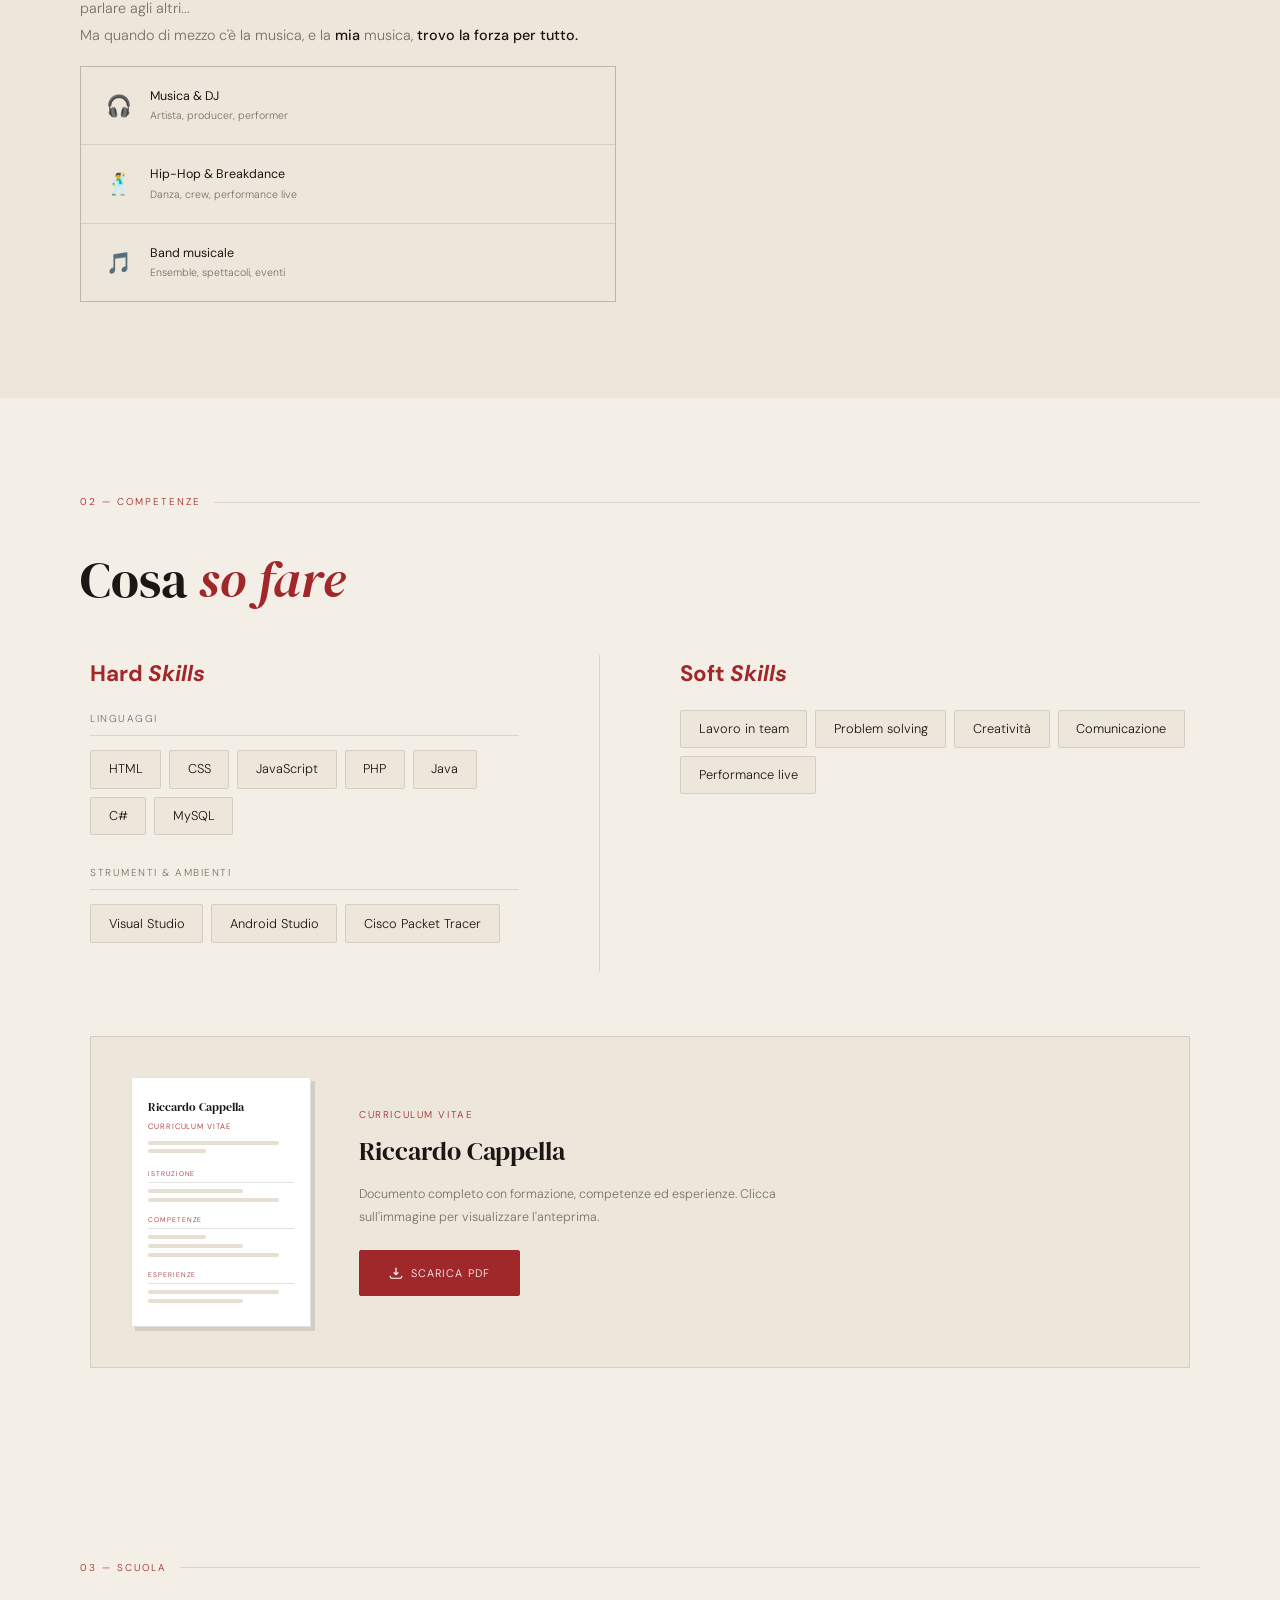
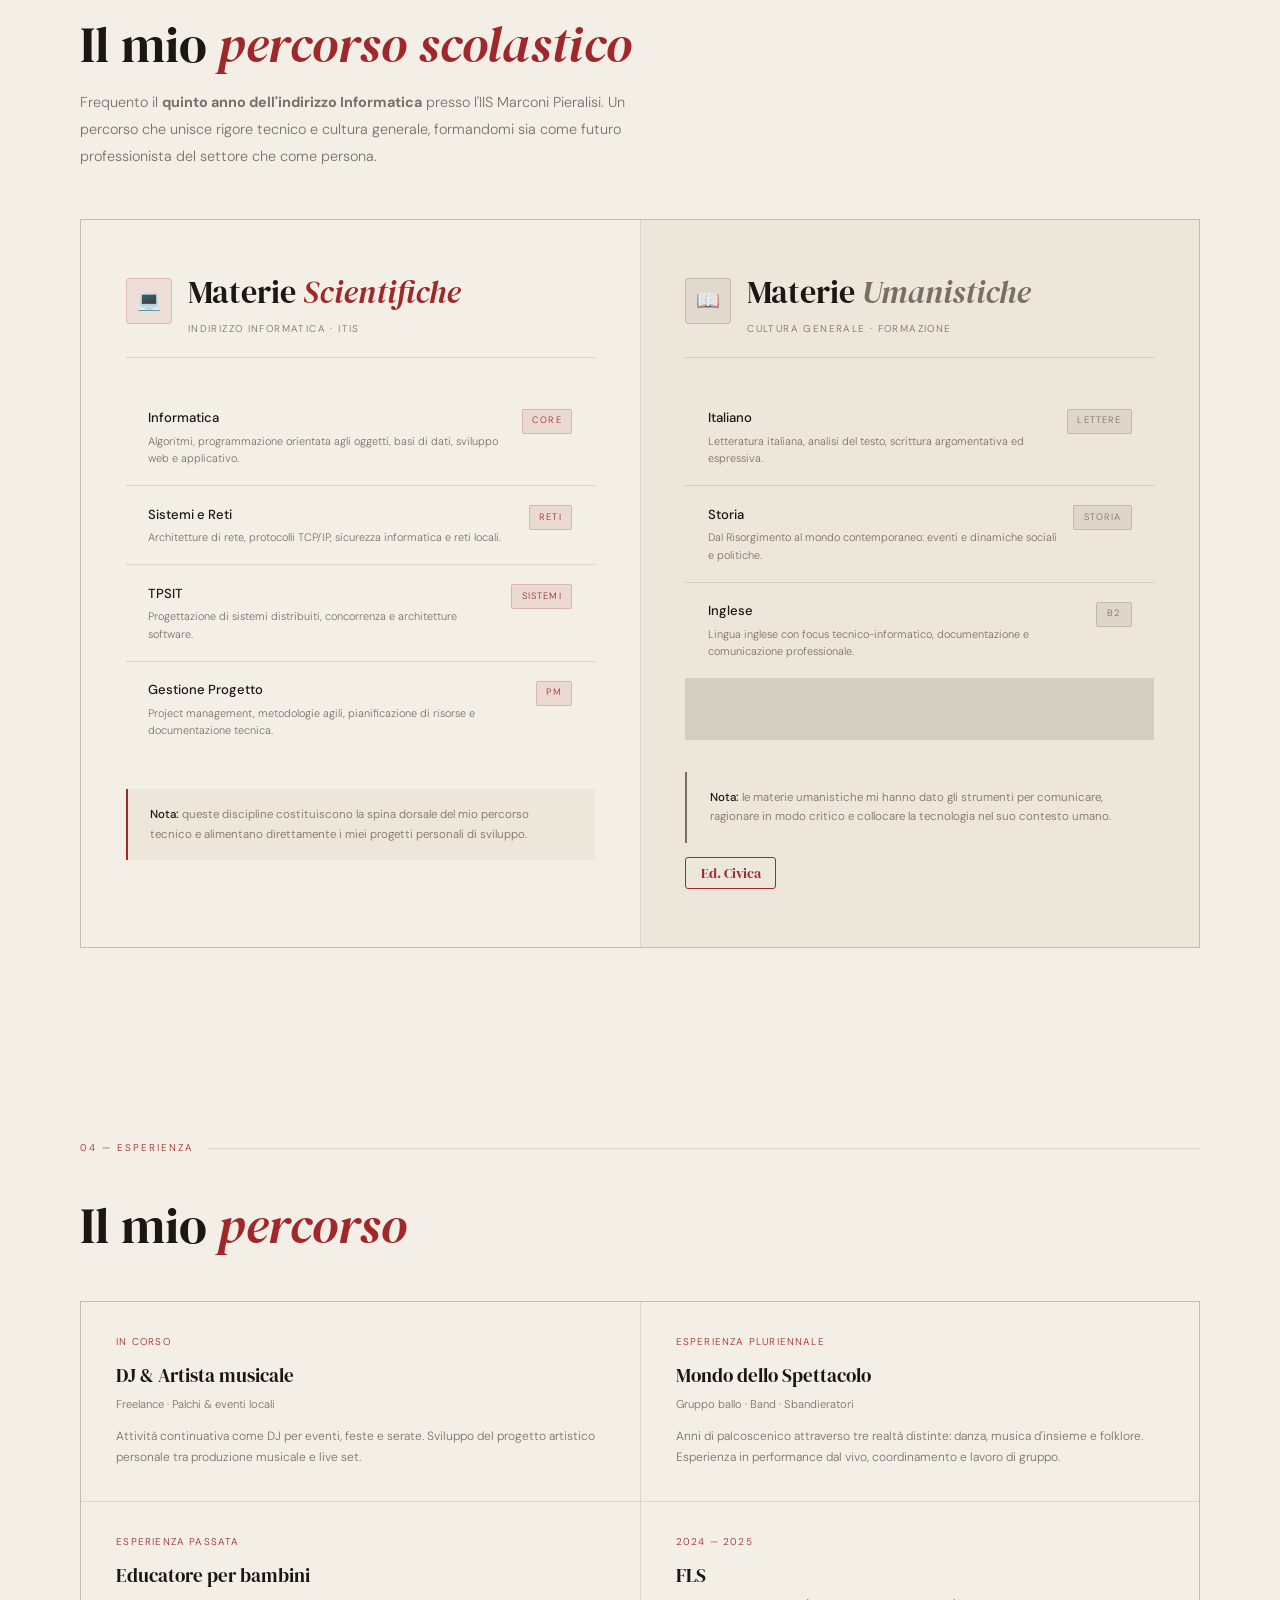
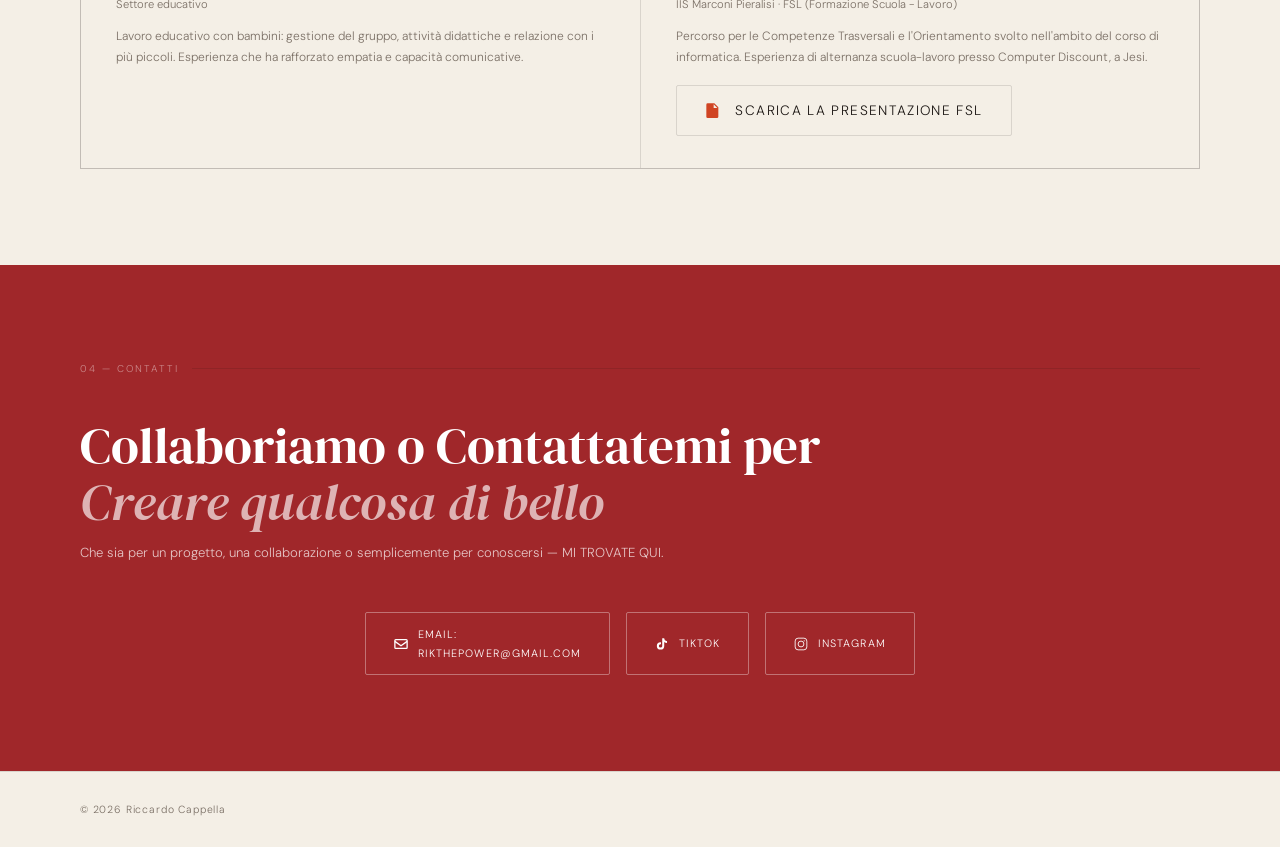
==== commit d4002af1: "Add hidden school subject section to index.html" ====
--- a/index.html
+++ b/index.html
@@ -350,6 +350,12 @@
     </div>
     <span class="subject-badge badge-hum">B2</span>
   </div>
+
+  <div class="school-subject" style="background: var(--bg2); visibility: hidden; pointer-events: none; border: none;">
+  <div class="subject-info">
+    <div class="subject-name">Placeholder</div>
+  </div>
+</div>
 
 </div>
 
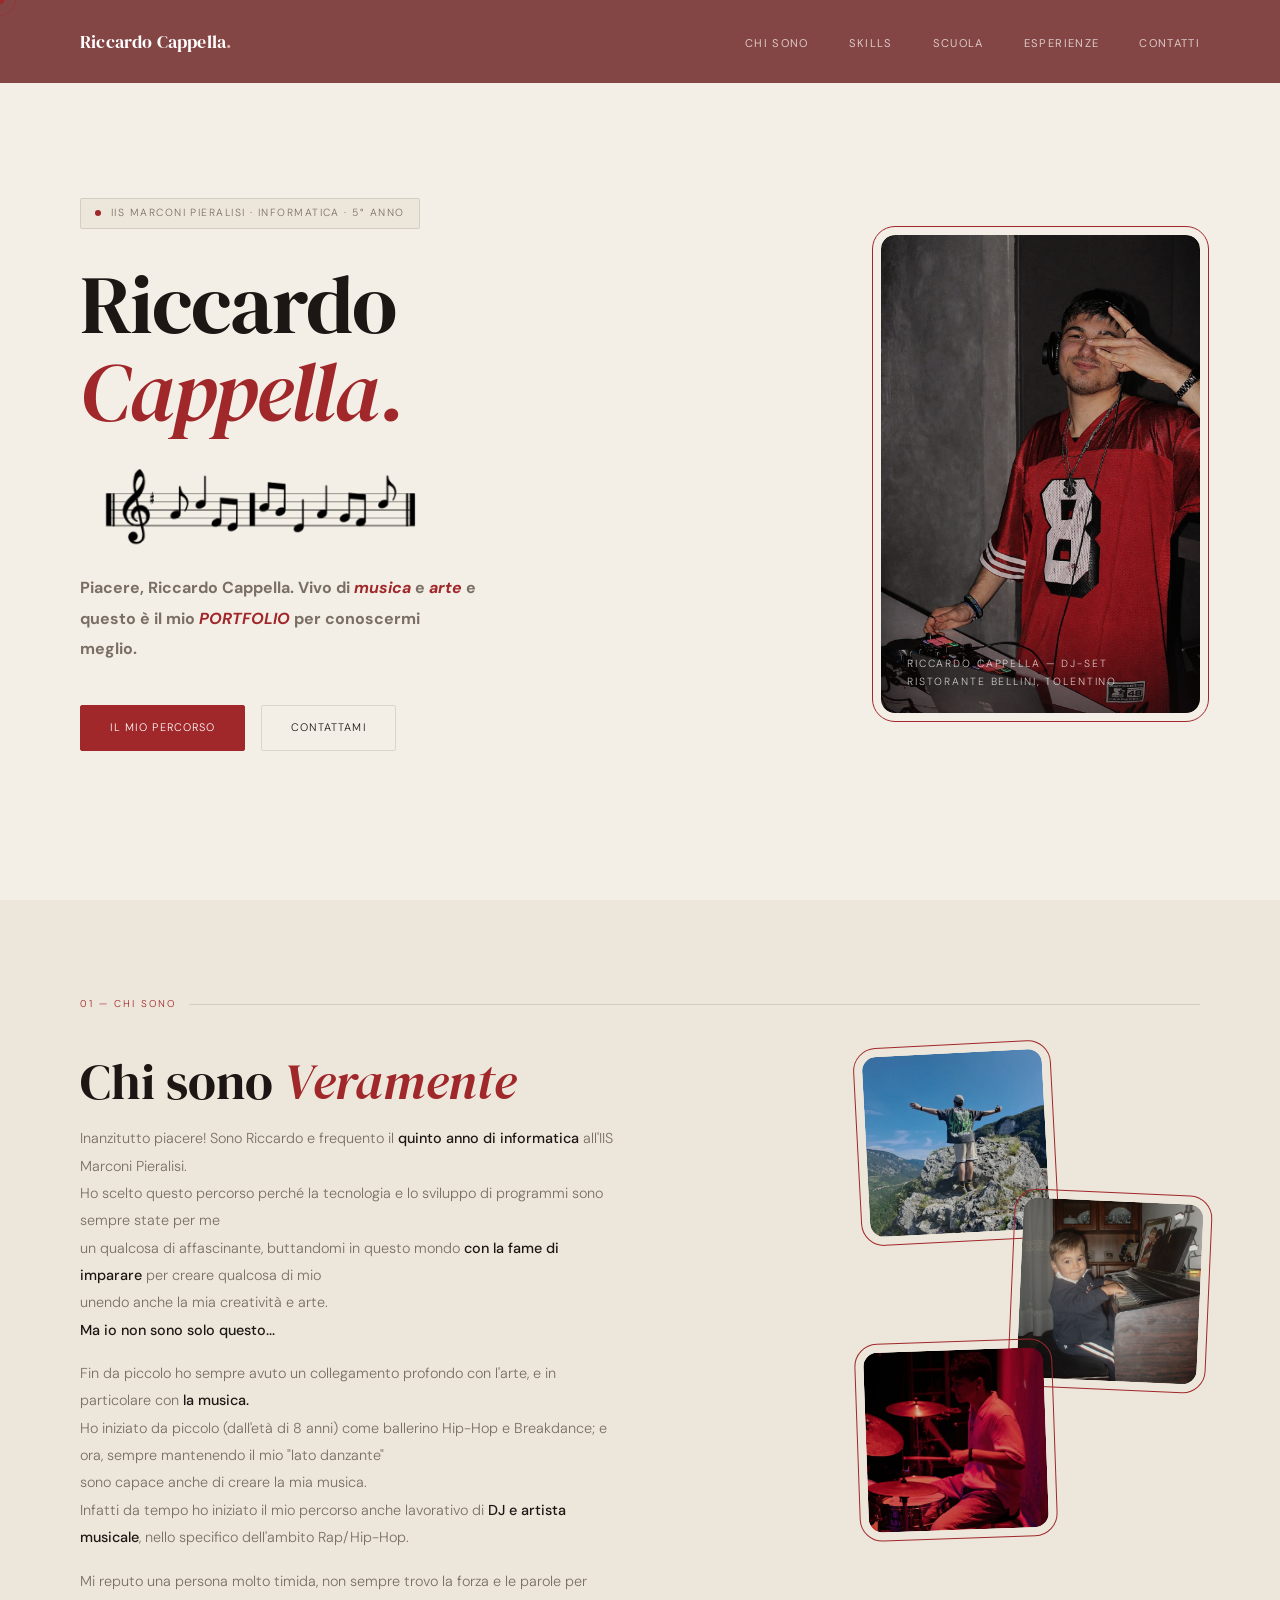
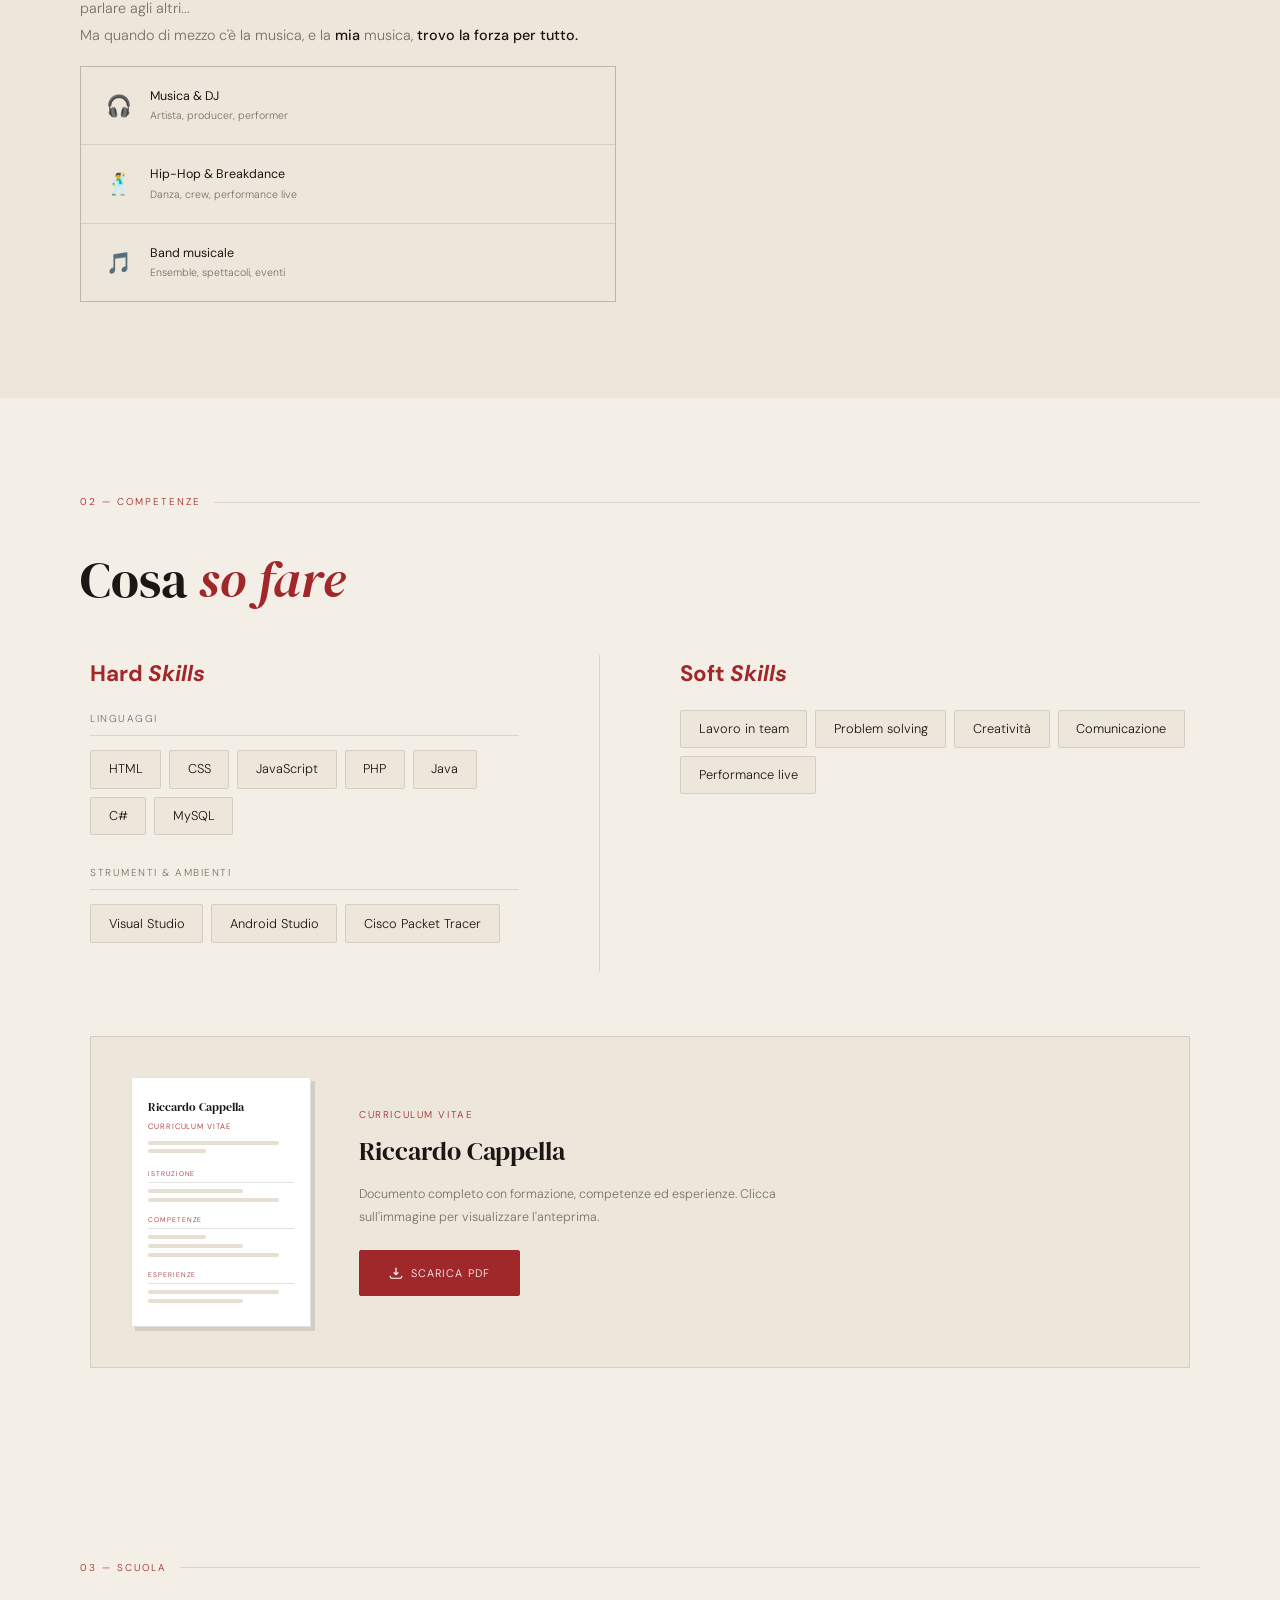
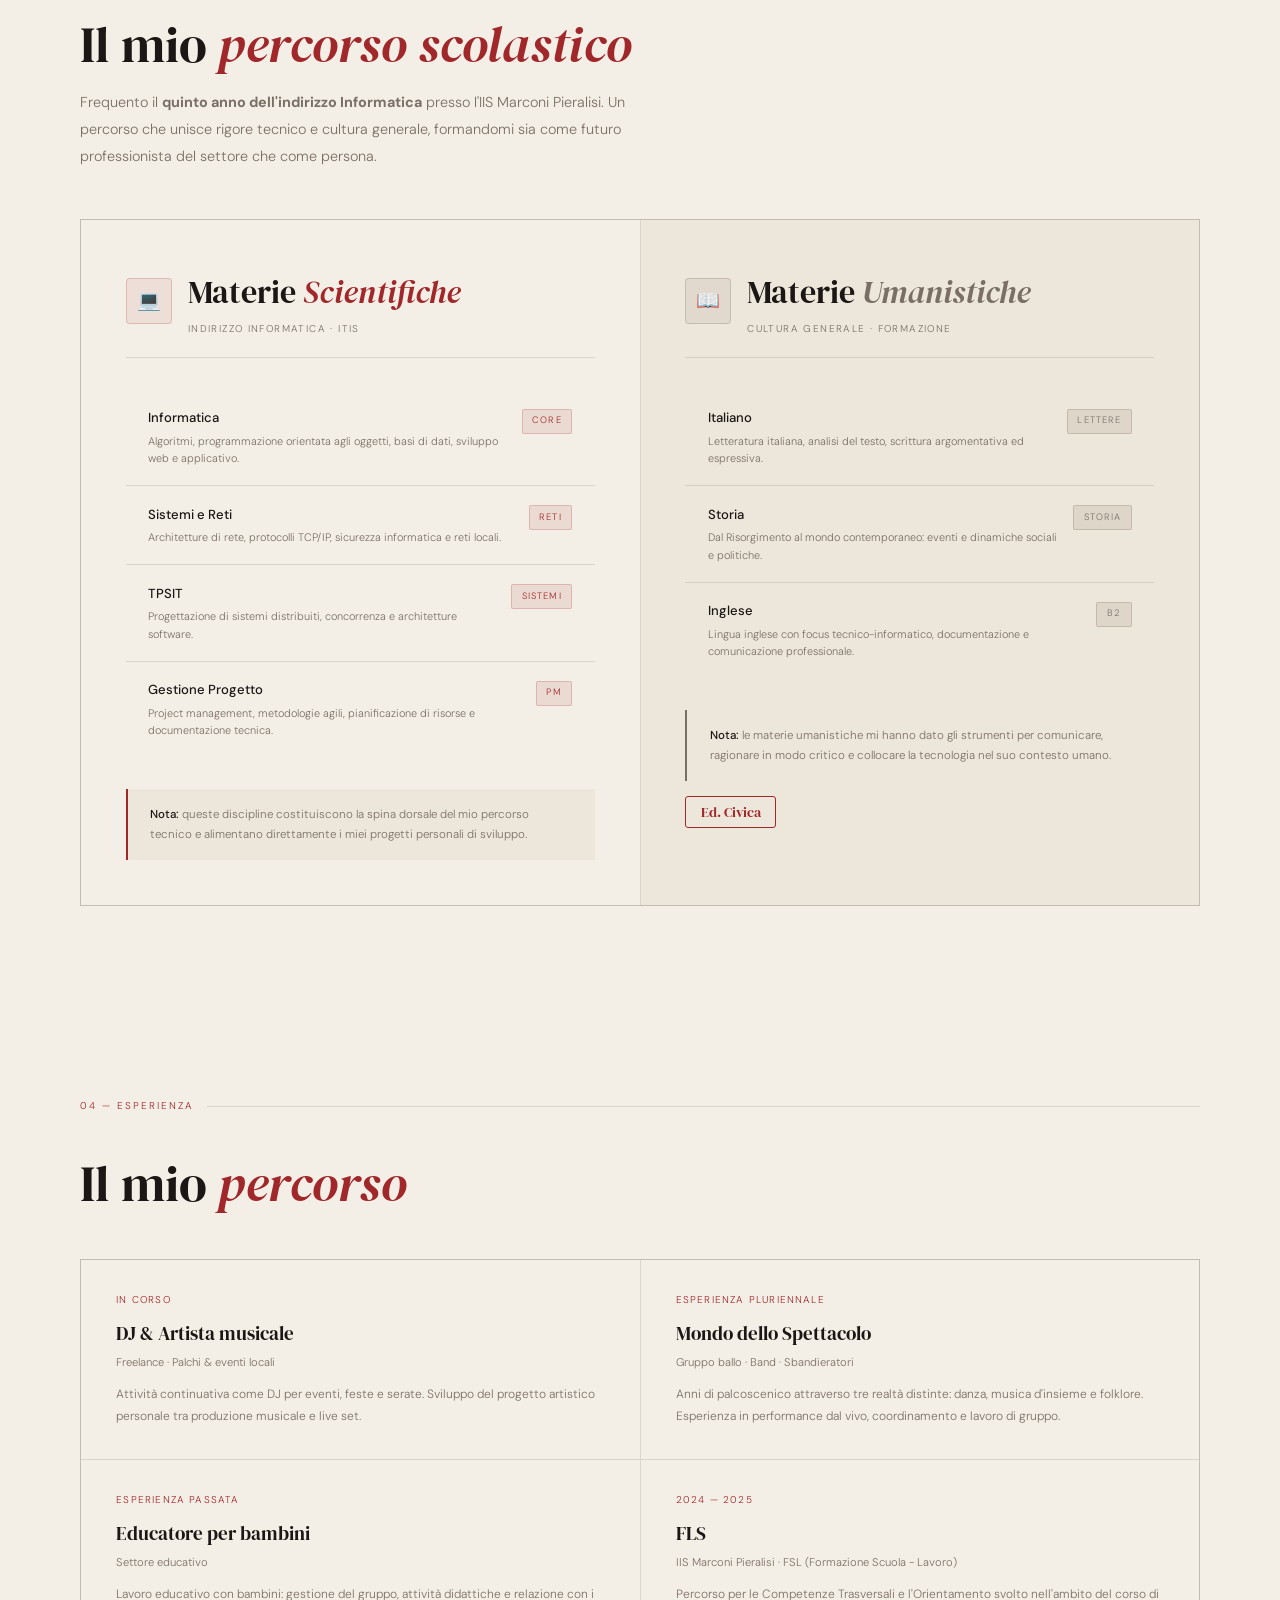
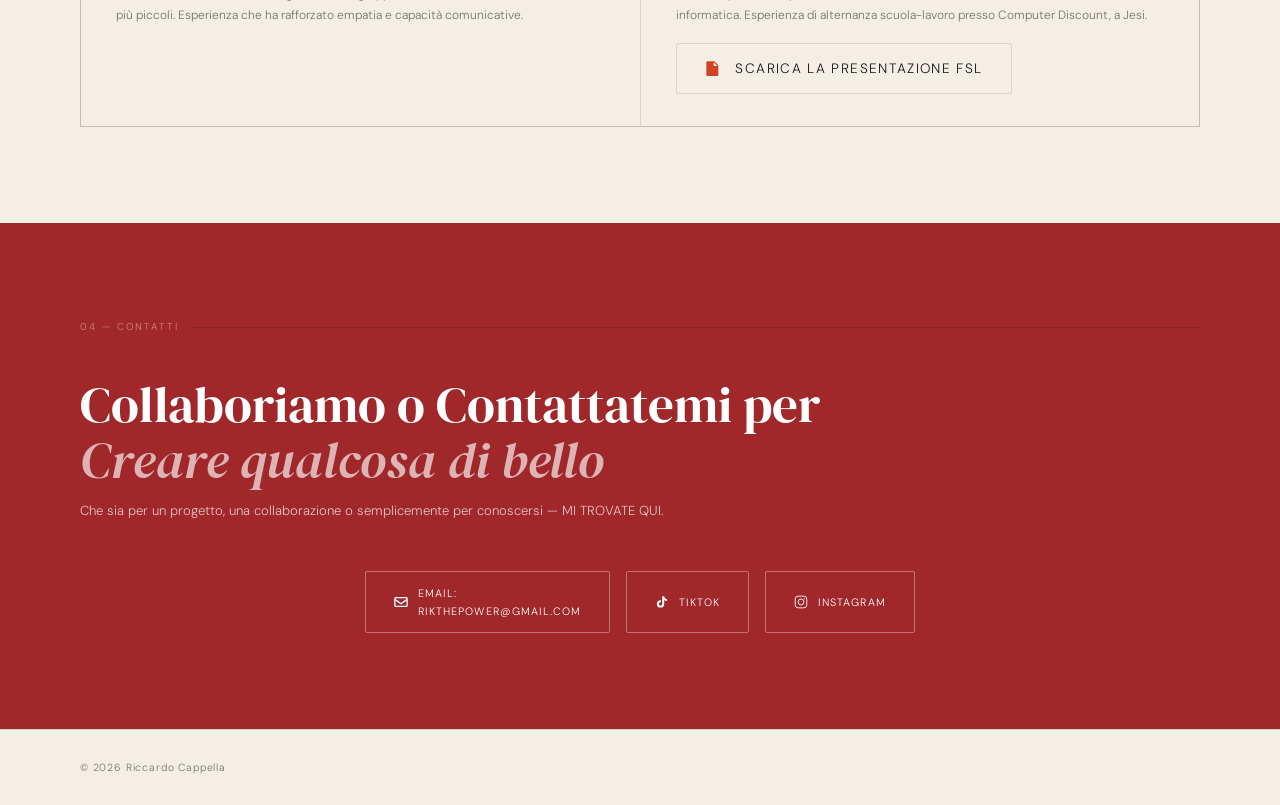
==== commit d24c6ec9: "Update subject list and remove placeholder section" ====
--- a/index.html
+++ b/index.html
@@ -315,8 +315,8 @@
       <div class="subject-desc">Letteratura italiana, analisi del testo, scrittura argomentativa ed espressiva.</div>
       <div class="subject-details">
         <ul>
-          <li>Leopardi</li><li>Manzoni</li><li>Verga &amp; Verismo</li>
-          <li>D'Annunzio</li><li>Pirandello</li><li>Svevo</li><li>Montale</li>
+          <li>Leopardi</li><li>Verga &amp; Verismo</li>
+          <li>D'Annunzio</li><li>Pirandello</li><li>Svevo</li><li>Ungaretti</li><li>Montale</li>
         </ul>
       </div>
     </div>
@@ -330,7 +330,7 @@
       <div class="subject-details">
         <ul>
           <li>Belle Époque</li><li>Prima Guerra Mondiale</li><li>Fascismo &amp; Nazismo</li>
-          <li>Seconda Guerra Mondiale</li><li>Guerra Fredda</li><li>Italia Repubblicana</li>
+          <li>Seconda Guerra Mondiale</li><li>Guerra Fredda</li>
         </ul>
       </div>
     </div>
@@ -343,20 +343,14 @@
       <div class="subject-desc">Lingua inglese con focus tecnico-informatico, documentazione e comunicazione professionale.</div>
       <div class="subject-details">
         <ul>
-          <li>Technical English</li><li>Comprensione documentazione</li><li>Scrittura professionale</li>
-          <li>Letteratura anglofona</li><li>Livello B2</li>
+          <li>Computer Science</li><li>Aestheticism</li><li>Modernism</li><li>Victorian Age</li>
+          <li>First World War</li>
         </ul>
       </div>
     </div>
     <span class="subject-badge badge-hum">B2</span>
   </div>
-
-  <div class="school-subject" style="background: var(--bg2); visibility: hidden; pointer-events: none; border: none;">
-  <div class="subject-info">
-    <div class="subject-name">Placeholder</div>
-  </div>
-</div>
-
+  
 </div>
 
       <div class="school-note" style="border-left-color: var(--muted);">
